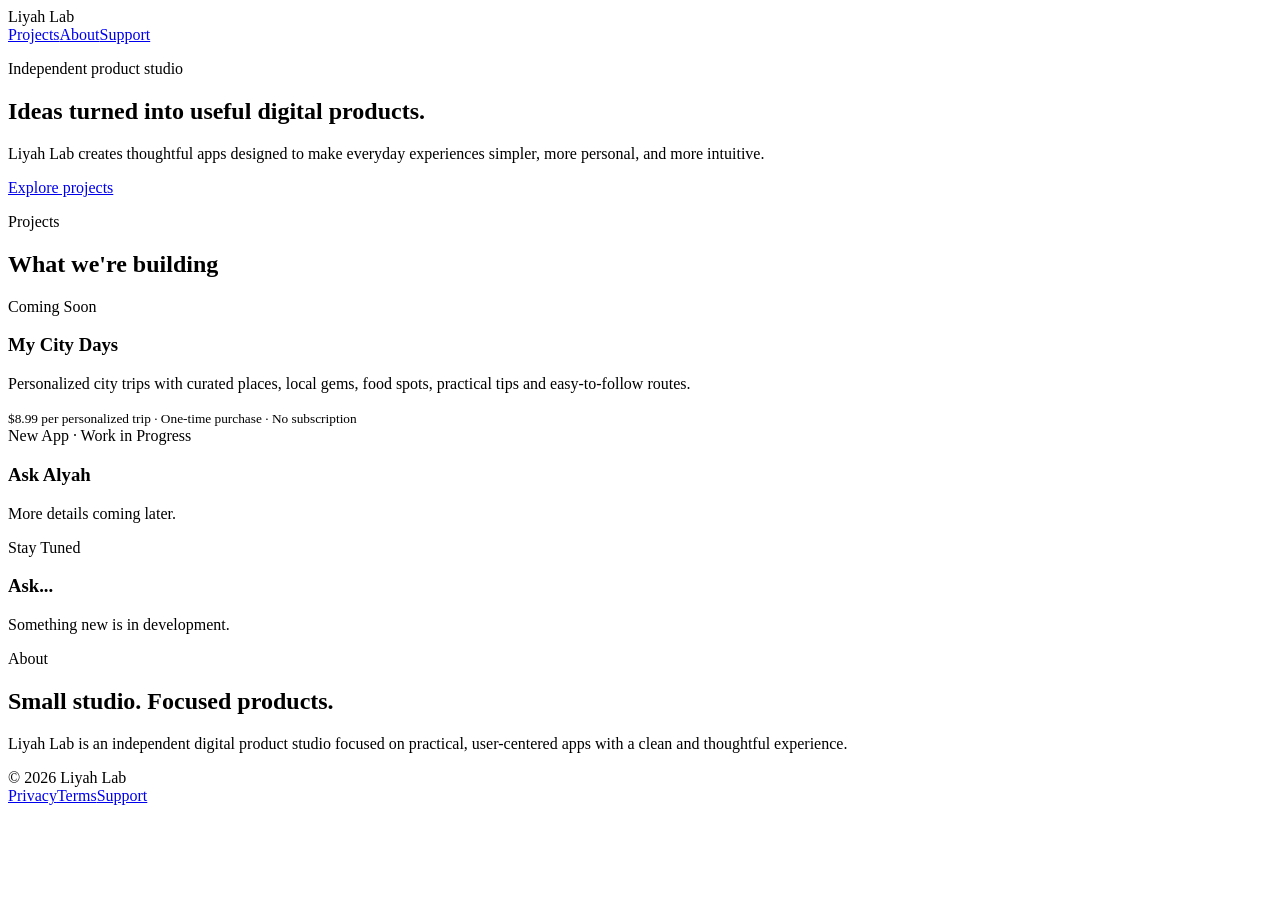
==== index.html @ 217a8c50 "Add files via upload" ====
<!doctype html>
<html lang="en">
<head>
<meta charset="utf-8"><meta name="viewport" content="width=device-width,initial-scale=1">
<title>Liyah Lab</title><link rel="stylesheet" href="styles.css">
</head>
<body>
<header><div class="wrap nav"><div class="brand">Liyah Lab</div><nav><a href="#projects">Projects</a><a href="#about">About</a><a href="support.html">Support</a></nav></div></header>
<main>
<section class="hero"><div class="wrap"><p class="eyebrow">Independent product studio</p><h1>Ideas turned into useful digital products.</h1><p class="lead">Liyah Lab creates thoughtful apps designed to make everyday experiences simpler, more personal, and more intuitive.</p><a class="btn" href="#projects">Explore projects</a></div></section>
<section id="projects" class="section"><div class="wrap"><p class="eyebrow">Projects</p><h2>What we're building</h2><div class="grid">
<article class="card"><span>Coming Soon</span><h3>My City Days</h3><p>Personalized city trips with curated places, local gems, food spots, practical tips and easy-to-follow routes.</p><small>$8.99 per personalized trip · One-time purchase · No subscription</small></article>
<article class="card"><span>New App · Work in Progress</span><h3>Ask Alyah</h3><p>More details coming later.</p></article>
<article class="card"><span>Stay Tuned</span><h3>Ask...</h3><p>Something new is in development.</p></article>
</div></div></section>
<section id="about" class="section light"><div class="wrap narrow"><p class="eyebrow">About</p><h2>Small studio. Focused products.</h2><p>Liyah Lab is an independent digital product studio focused on practical, user-centered apps with a clean and thoughtful experience.</p></div></section>
</main>
<footer><div class="wrap foot"><span>© 2026 Liyah Lab</span><div><a href="privacy.html">Privacy</a><a href="terms.html">Terms</a><a href="support.html">Support</a></div></div></footer>
</body></html>
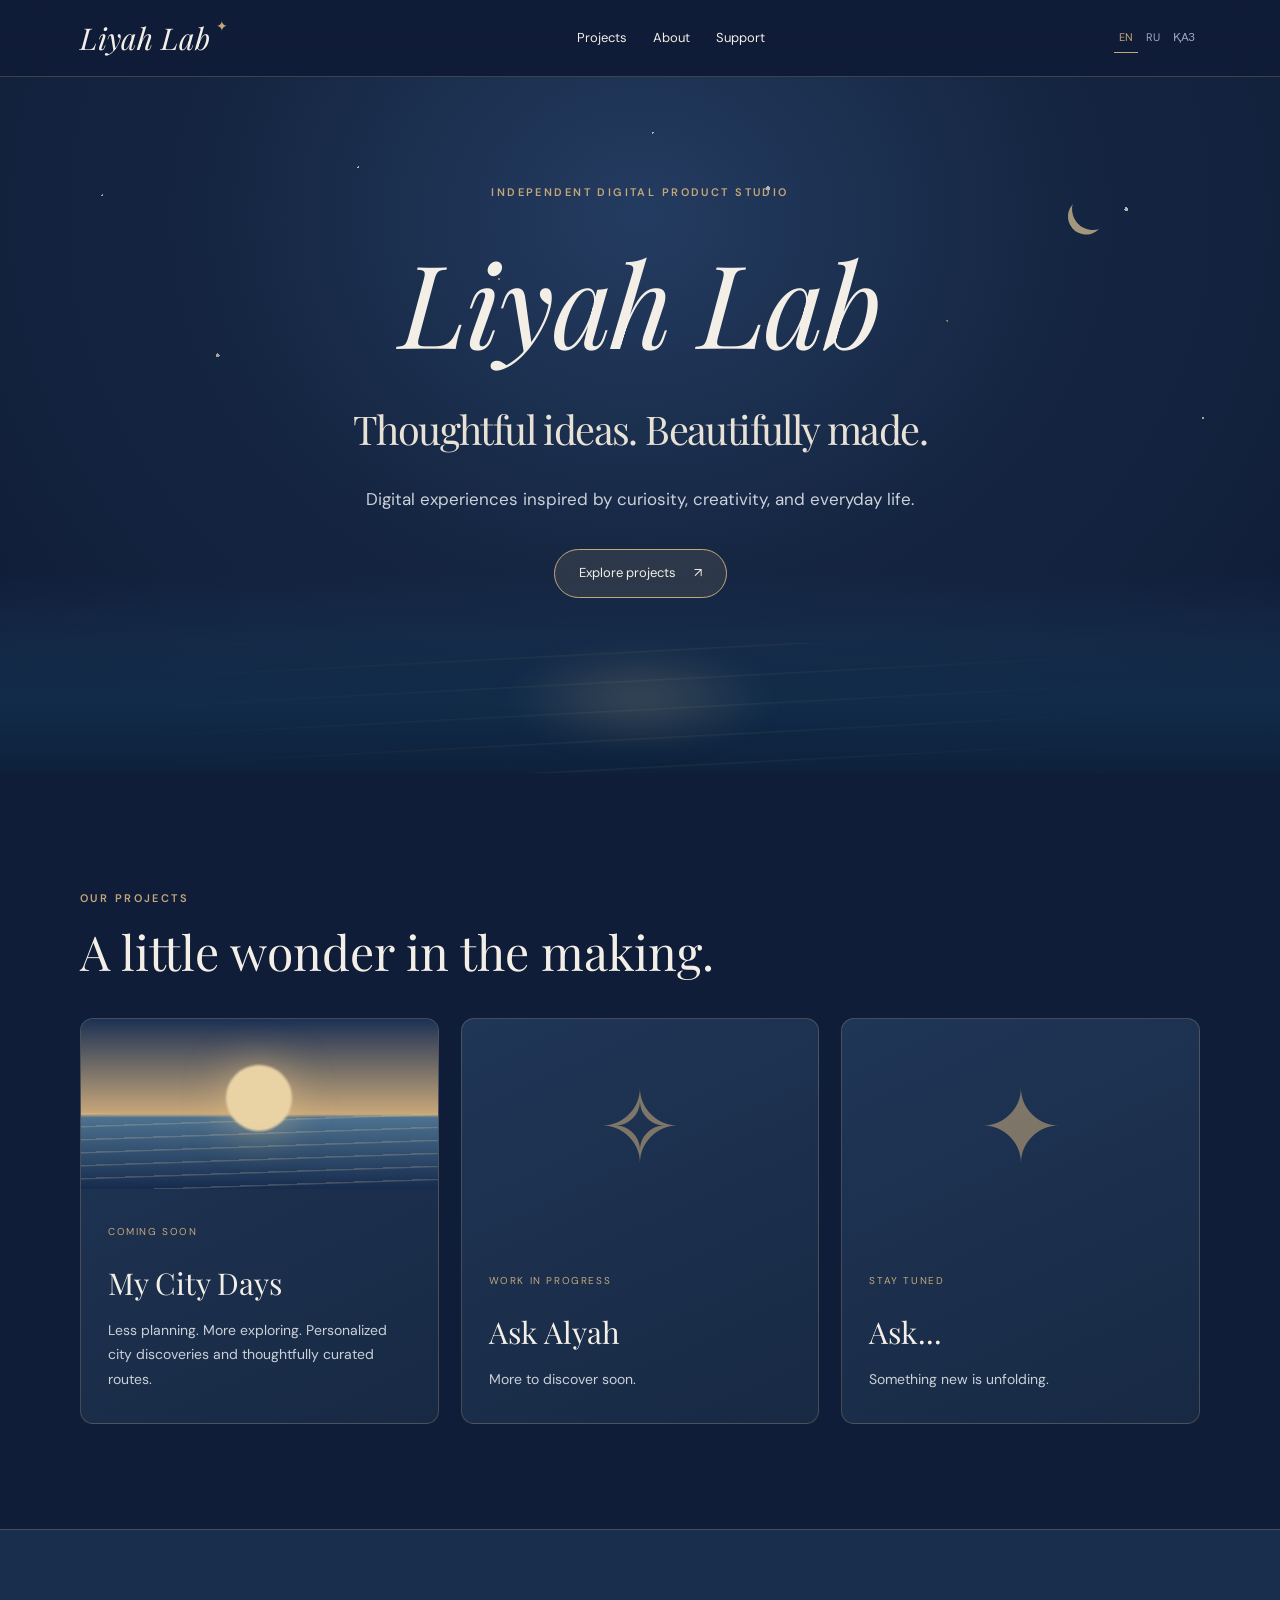
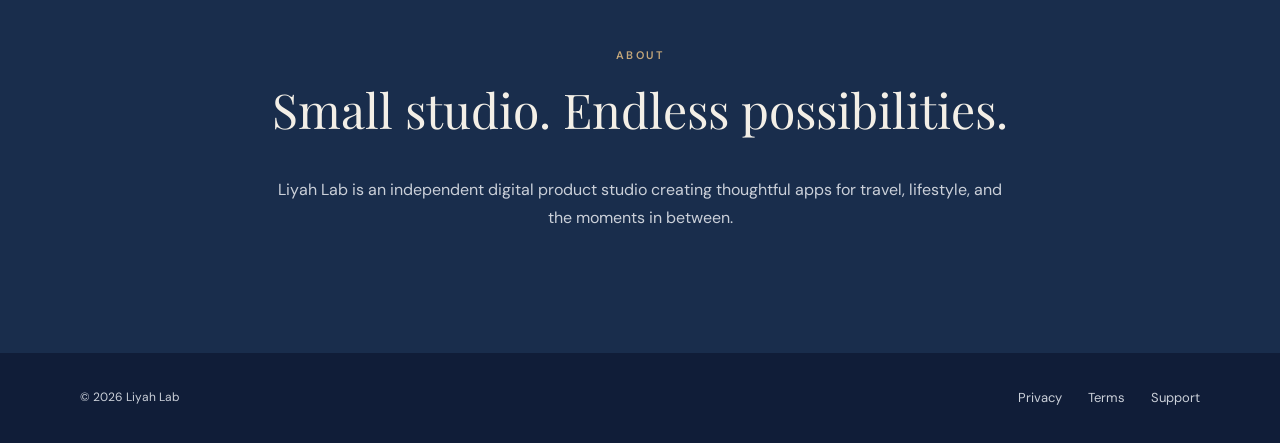
==== commit 48e08655: "Add files via upload" ====
--- a/index.html
+++ b/index.html
@@ -1,19 +1,6 @@
-<!doctype html>
-<html lang="en">
-<head>
-<meta charset="utf-8"><meta name="viewport" content="width=device-width,initial-scale=1">
-<title>Liyah Lab</title><link rel="stylesheet" href="styles.css">
-</head>
-<body>
-<header><div class="wrap nav"><div class="brand">Liyah Lab</div><nav><a href="#projects">Projects</a><a href="#about">About</a><a href="support.html">Support</a></nav></div></header>
-<main>
-<section class="hero"><div class="wrap"><p class="eyebrow">Independent product studio</p><h1>Ideas turned into useful digital products.</h1><p class="lead">Liyah Lab creates thoughtful apps designed to make everyday experiences simpler, more personal, and more intuitive.</p><a class="btn" href="#projects">Explore projects</a></div></section>
-<section id="projects" class="section"><div class="wrap"><p class="eyebrow">Projects</p><h2>What we're building</h2><div class="grid">
-<article class="card"><span>Coming Soon</span><h3>My City Days</h3><p>Personalized city trips with curated places, local gems, food spots, practical tips and easy-to-follow routes.</p><small>$8.99 per personalized trip · One-time purchase · No subscription</small></article>
-<article class="card"><span>New App · Work in Progress</span><h3>Ask Alyah</h3><p>More details coming later.</p></article>
-<article class="card"><span>Stay Tuned</span><h3>Ask...</h3><p>Something new is in development.</p></article>
-</div></div></section>
-<section id="about" class="section light"><div class="wrap narrow"><p class="eyebrow">About</p><h2>Small studio. Focused products.</h2><p>Liyah Lab is an independent digital product studio focused on practical, user-centered apps with a clean and thoughtful experience.</p></div></section>
-</main>
-<footer><div class="wrap foot"><span>© 2026 Liyah Lab</span><div><a href="privacy.html">Privacy</a><a href="terms.html">Terms</a><a href="support.html">Support</a></div></div></footer>
-</body></html>+<!doctype html><html lang="en"><head><meta charset="utf-8"><meta name="viewport" content="width=device-width,initial-scale=1"><meta name="theme-color" content="#101d38"><title>Liyah Lab — Independent Digital Product Studio</title><link rel="preconnect" href="https://fonts.googleapis.com"><link rel="preconnect" href="https://fonts.gstatic.com" crossorigin><link href="https://fonts.googleapis.com/css2?family=DM+Sans:wght@400;500;600;700&family=Playfair+Display:ital,wght@0,400;0,500;1,400;1,500&display=swap" rel="stylesheet"><link rel="stylesheet" href="styles.css"></head><body>
+<header><div class="wrap nav"><a class="brand" href="index.html">Liyah Lab<span class="spark">✦</span></a><nav><a href="#projects" data-i="navProjects">Projects</a><a href="#about" data-i="navAbout">About</a><a href="support.html" data-i="navSupport">Support</a></nav><div class="languages" aria-label="Language"><button class="active" data-lang="en">EN</button><button data-lang="ru">RU</button><button data-lang="kk">ҚАЗ</button></div></div></header>
+<main><section class="hero"><div class="stars" aria-hidden="true"></div><div class="moon" aria-hidden="true"></div><div class="wrap hero-content"><p class="eyebrow" data-i="studio">Independent digital product studio</p><h1><em>Liyah Lab</em><br><span data-i="hero">Thoughtful ideas. Beautifully made.</span></h1><p class="lead" data-i="intro">Digital experiences inspired by curiosity, creativity, and everyday life.</p><a class="btn" href="#projects" data-i="explore">Explore projects <span aria-hidden="true">↗</span></a></div><div class="ocean" aria-hidden="true"><div class="ocean-glow"></div></div></section>
+<section id="projects" class="section"><div class="wrap"><p class="eyebrow" data-i="projects">Our projects</p><h2 data-i="building">A little wonder in the making.</h2><div class="grid"><article class="card featured"><div class="card-art" aria-hidden="true"><div class="art-sun"></div><div class="art-horizon"></div></div><div class="card-body"><span data-i="soon">Coming soon</span><h3>My City Days</h3><p data-i="city">Less planning. More exploring. Personalized city discoveries and thoughtfully curated routes.</p></div></article><article class="card mystery"><div class="mystery-mark" aria-hidden="true">✧</div><div class="card-body"><span data-i="progress">Work in progress</span><h3>Ask Alyah</h3><p data-i="later">More to discover soon.</p></div></article><article class="card mystery"><div class="mystery-mark" aria-hidden="true">✦</div><div class="card-body"><span data-i="stay">Stay tuned</span><h3>Ask...</h3><p data-i="unfold">Something new is unfolding.</p></div></article></div></div></section>
+<section id="about" class="section about"><div class="wrap narrow"><p class="eyebrow" data-i="navAbout">About</p><h2 data-i="aboutTitle">Small studio. Endless possibilities.</h2><p data-i="aboutText">Liyah Lab is an independent digital product studio creating thoughtful apps for travel, lifestyle, and the moments in between.</p></div></section></main><footer><div class="wrap foot"><span>© 2026 Liyah Lab</span><div><a href="privacy.html" data-i="privacy">Privacy</a><a href="terms.html" data-i="terms">Terms</a><a href="support.html" data-i="navSupport">Support</a></div></div></footer>
+<script>const words={en:{navProjects:'Projects',navAbout:'About',navSupport:'Support',studio:'Independent digital product studio',hero:'Thoughtful ideas. Beautifully made.',intro:'Digital experiences inspired by curiosity, creativity, and everyday life.',explore:'Explore projects',projects:'Our projects',building:'A little wonder in the making.',soon:'Coming soon',city:'Less planning. More exploring. Personalized city discoveries and thoughtfully curated routes.',progress:'Work in progress',later:'More to discover soon.',stay:'Stay tuned',unfold:'Something new is unfolding.',aboutTitle:'Small studio. Endless possibilities.',aboutText:'Liyah Lab is an independent digital product studio creating thoughtful apps for travel, lifestyle, and the moments in between.',privacy:'Privacy',terms:'Terms'},ru:{navProjects:'Проекты',navAbout:'О нас',navSupport:'Поддержка',studio:'Независимая студия цифровых продуктов',hero:'Продуманные идеи. Красивое воплощение.',intro:'Цифровые продукты, вдохновлённые любопытством, творчеством и повседневной жизнью.',explore:'Наши проекты',projects:'Наши проекты',building:'Немного волшебства в процессе создания.',soon:'Скоро',city:'Меньше планирования. Больше открытий. Персональные городские маршруты и интересные места.',progress:'В разработке',later:'Скоро расскажем больше.',stay:'Следите за новостями',unfold:'Готовится кое-что новое.',aboutTitle:'Небольшая студия. Безграничные возможности.',aboutText:'Liyah Lab — независимая студия цифровых продуктов, создающая продуманные приложения для путешествий, повседневной жизни и новых впечатлений.',privacy:'Конфиденциальность',terms:'Условия'},kk:{navProjects:'Жобалар',navAbout:'Біз туралы',navSupport:'Қолдау',studio:'Тәуелсіз цифрлық өнімдер студиясы',hero:'Ойластырылған идеялар. Әсем іске асыру.',intro:'Ізденіс, шығармашылық және күнделікті өмірден шабыт алған цифрлық өнімдер.',explore:'Жобаларды көру',projects:'Біздің жобалар',building:'Жаңа дүниелер жасалып жатыр.',soon:'Жақында',city:'Аз жоспарлаңыз. Көбірек ашыңыз. Қаладағы қызықты орындар мен жеке саяхат бағыттары.',progress:'Әзірлену үстінде',later:'Толығырақ жақында.',stay:'Жаңалықтарды күтіңіз',unfold:'Жаңа жоба дайындалып жатыр.',aboutTitle:'Шағын студия. Шексіз мүмкіндіктер.',aboutText:'Liyah Lab — саяхатқа, өмір салтына және күнделікті әсерлерге арналған ойластырылған қосымшалар жасайтын тәуелсіз цифрлық өнімдер студиясы.',privacy:'Құпиялық',terms:'Шарттар'}};document.querySelectorAll('[data-lang]').forEach(b=>b.addEventListener('click',()=>{let l=b.dataset.lang;document.documentElement.lang=l;document.querySelectorAll('[data-i]').forEach(el=>{let t=words[l][el.dataset.i];if(t)el.textContent=t});document.querySelectorAll('[data-lang]').forEach(x=>x.classList.toggle('active',x===b))}));</script></body></html>
--- a/styles.css
+++ b/styles.css
@@ -0,0 +1 @@
+ :root{--navy:#101d38;--navy-light:#203657;--gold:#c5a77a;--ivory:#f3efe7;--muted:#cbd0d9;--line:rgba(197,167,122,.27)}*{box-sizing:border-box}html{scroll-behavior:smooth}body{margin:0;background:var(--navy);color:var(--ivory);font:16px/1.75 'DM Sans',Arial,sans-serif;-webkit-font-smoothing:antialiased}a{color:inherit;text-decoration:none}button{font:inherit}a:focus-visible,button:focus-visible{outline:2px solid var(--gold);outline-offset:4px}.wrap{width:min(1120px,calc(100% - 48px));margin:auto}.narrow{max-width:740px}header{position:sticky;top:0;z-index:20;background:rgba(16,29,56,.94);backdrop-filter:blur(18px);border-bottom:1px solid var(--line)}.nav,.foot{display:flex;align-items:center;justify-content:space-between;gap:22px;min-height:76px}.brand{font:italic 30px 'Playfair Display',Georgia,serif;white-space:nowrap}.spark{font:14px Georgia;color:var(--gold);vertical-align:top;margin-left:6px}.nav nav,.foot div{display:flex;gap:26px}.nav nav a,.foot a{font-size:13px}.nav nav a:hover,.foot a:hover{color:var(--gold)}.languages{display:flex;gap:3px;white-space:nowrap}.languages button{border:0;background:none;color:#9daac0;font-size:11px;padding:5px;cursor:pointer}.languages button.active{color:var(--gold);border-bottom:1px solid var(--gold)}.hero{position:relative;isolation:isolate;min-height:690px;overflow:hidden;background:radial-gradient(ellipse at 50% 20%,#243c61 0%,#152642 46%,#101d38 90%);display:flex;align-items:center;text-align:center}.hero-content{position:relative;z-index:4;padding:95px 0 175px}.eyebrow{color:var(--gold);text-transform:uppercase;letter-spacing:.22em;font-size:11px;font-weight:600}h1,h2,h3{font-family:'Playfair Display',Georgia,serif;font-weight:400}h1{font-size:clamp(36px,5vw,64px);line-height:1.3;margin:25px auto;max-width:950px;letter-spacing:-.025em}h1 em{font-size:clamp(68px,9vw,120px);font-weight:400;color:var(--ivory)}h1 span{font-size:.62em;color:#e8e1d5}.lead{font-size:17px;max-width:570px;margin:0 auto;color:var(--muted)}.btn{display:inline-flex;gap:18px;align-items:center;margin-top:34px;border:1px solid var(--gold);background:rgba(197,167,122,.13);color:var(--ivory);padding:12px 24px;border-radius:40px;font-size:13px;transition:background .2s}.btn:hover{background:rgba(197,167,122,.3)}.stars{position:absolute;inset:0;z-index:1;background-image:radial-gradient(1px 1px at 8% 17%,#e4d6ba 99%,transparent),radial-gradient(2px 2px at 17% 40%,#e4d6ba 99%,transparent),radial-gradient(1px 1px at 28% 13%,#f3efe7 99%,transparent),radial-gradient(1px 1px at 39% 29%,#c5a77a 99%,transparent),radial-gradient(2px 2px at 60% 16%,#f3efe7 99%,transparent),radial-gradient(1px 1px at 74% 35%,#c5a77a 99%,transparent),radial-gradient(2px 2px at 88% 19%,#f3efe7 99%,transparent),radial-gradient(1px 1px at 94% 49%,#e4d6ba 99%,transparent),radial-gradient(1px 1px at 51% 8%,#f3efe7 99%,transparent);opacity:.7}.moon{position:absolute;z-index:2;right:13%;top:16%;width:42px;height:42px;border-radius:50%;box-shadow:-9px 5px 0 -3px rgba(218,195,147,.72);transform:rotate(-18deg)}.ocean{position:absolute;z-index:2;bottom:0;left:0;right:0;height:200px;background:linear-gradient(180deg,transparent 0%,rgba(21,47,78,.6) 32%,#112b49 65%,#0d213b 100%)}.ocean:after{content:'';position:absolute;inset:35% 0 0;background:repeating-linear-gradient(177deg,transparent 0 12px,rgba(197,167,122,.11) 13px,transparent 15px,transparent 29px);mask-image:linear-gradient(90deg,transparent 10%,black 46%,black 56%,transparent 90%);opacity:.75}.ocean-glow{position:absolute;top:35%;left:39%;width:22%;height:55%;background:radial-gradient(ellipse,rgba(213,188,140,.2),transparent 68%);filter:blur(12px)}.section{padding:105px 0}.section h2{font-size:clamp(32px,4vw,48px);line-height:1.3;margin:12px 0 36px}.grid{display:grid;grid-template-columns:repeat(3,minmax(0,1fr));gap:22px}.card{border:1px solid var(--line);background:linear-gradient(155deg,#203657,#172943);border-radius:13px;overflow:hidden;min-height:370px;display:flex;flex-direction:column}.card-body{padding:27px 27px 32px}.card span{font-size:10px;letter-spacing:.16em;text-transform:uppercase;color:var(--gold)}.card h3{font-size:30px;margin:13px 0 8px}.card p{color:var(--muted);font-size:14px;margin:0}.card-art{height:170px;position:relative;overflow:hidden;background:linear-gradient(180deg,#1c3154 0%,#c9a87a 56%,#4d7290 58%,#162b4d 100%)}.art-sun{position:absolute;width:66px;height:66px;left:calc(50% - 33px);top:46px;background:#e9d3a5;border-radius:50%;filter:blur(1px);box-shadow:0 0 40px rgba(238,201,138,.5)}.art-horizon{position:absolute;bottom:0;width:100%;height:45%;background:repeating-linear-gradient(178deg,rgba(244,214,160,.2) 0 1px,transparent 2px 13px)}.mystery{justify-content:space-between}.mystery-mark{color:rgba(197,167,122,.58);font:100px Georgia,serif;text-align:center;padding-top:30px;line-height:1.6}.about{border-top:1px solid var(--line);background:#192d4c;text-align:center}.about p:not(.eyebrow){color:var(--muted)}.foot{padding:25px 0;min-height:90px;color:var(--muted);font-size:12px}.legal{min-height:70vh;padding:80px 0}.legal p{max-width:780px}.notice{padding:20px 24px;border:1px solid var(--line);border-radius:8px;background:var(--navy-light);color:var(--muted)}@media(max-width:850px){.nav{flex-wrap:wrap;justify-content:center;padding:13px 0;gap:8px 20px}.nav nav{gap:16px}.grid{grid-template-columns:1fr}.card{min-height:260px}.hero{min-height:630px}.hero-content{padding:85px 0 160px}.section{padding:70px 0}}@media(max-width:480px){.wrap{width:calc(100% - 34px)}.brand{font-size:26px}.nav nav a{font-size:11px}.languages button{font-size:10px}h1 em{font-size:68px}.hero{min-height:650px}.hero-content{padding:70px 0 140px}.lead{font-size:15px}.foot{flex-direction:column;justify-content:center;gap:6px}.foot div{gap:18px}}
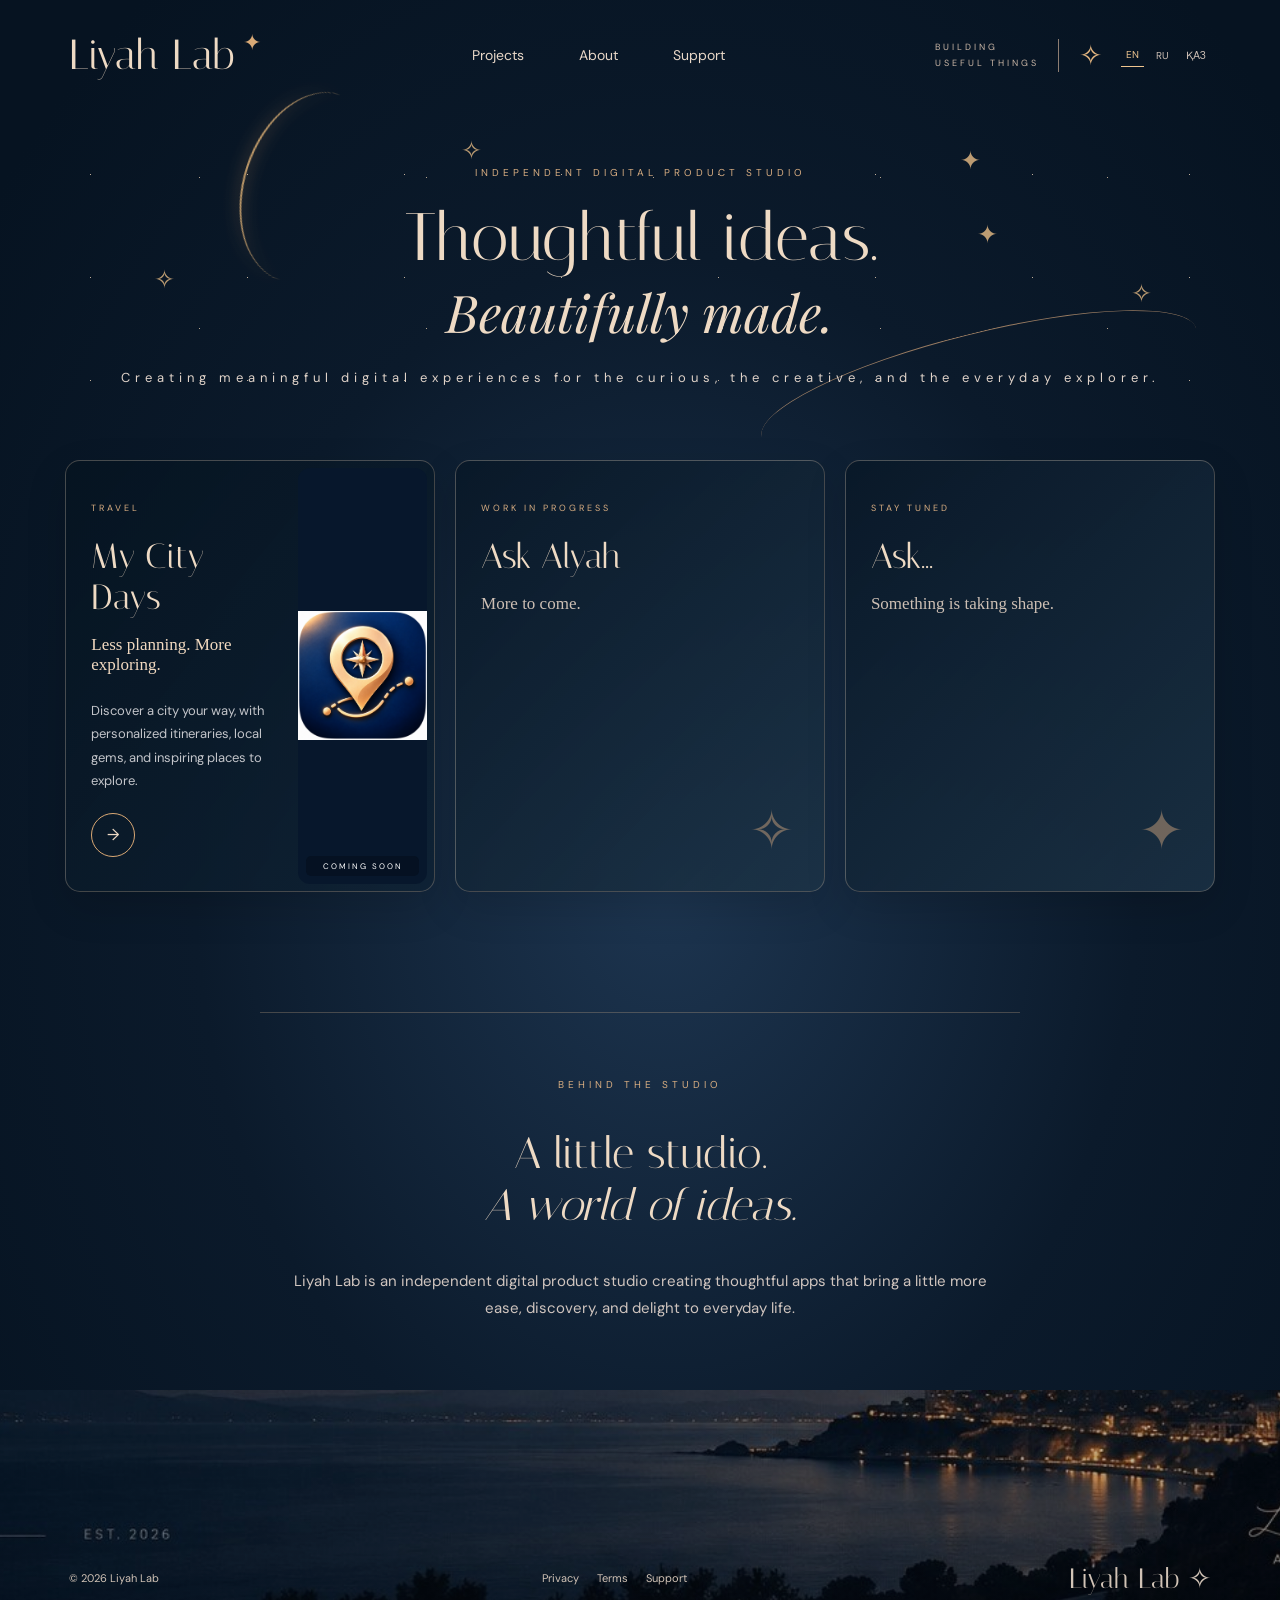
==== commit a15a8e33: "Add files via upload" ====
--- a/index.html
+++ b/index.html
@@ -1,6 +1 @@
-<!doctype html><html lang="en"><head><meta charset="utf-8"><meta name="viewport" content="width=device-width,initial-scale=1"><meta name="theme-color" content="#101d38"><title>Liyah Lab — Independent Digital Product Studio</title><link rel="preconnect" href="https://fonts.googleapis.com"><link rel="preconnect" href="https://fonts.gstatic.com" crossorigin><link href="https://fonts.googleapis.com/css2?family=DM+Sans:wght@400;500;600;700&family=Playfair+Display:ital,wght@0,400;0,500;1,400;1,500&display=swap" rel="stylesheet"><link rel="stylesheet" href="styles.css"></head><body>
-<header><div class="wrap nav"><a class="brand" href="index.html">Liyah Lab<span class="spark">✦</span></a><nav><a href="#projects" data-i="navProjects">Projects</a><a href="#about" data-i="navAbout">About</a><a href="support.html" data-i="navSupport">Support</a></nav><div class="languages" aria-label="Language"><button class="active" data-lang="en">EN</button><button data-lang="ru">RU</button><button data-lang="kk">ҚАЗ</button></div></div></header>
-<main><section class="hero"><div class="stars" aria-hidden="true"></div><div class="moon" aria-hidden="true"></div><div class="wrap hero-content"><p class="eyebrow" data-i="studio">Independent digital product studio</p><h1><em>Liyah Lab</em><br><span data-i="hero">Thoughtful ideas. Beautifully made.</span></h1><p class="lead" data-i="intro">Digital experiences inspired by curiosity, creativity, and everyday life.</p><a class="btn" href="#projects" data-i="explore">Explore projects <span aria-hidden="true">↗</span></a></div><div class="ocean" aria-hidden="true"><div class="ocean-glow"></div></div></section>
-<section id="projects" class="section"><div class="wrap"><p class="eyebrow" data-i="projects">Our projects</p><h2 data-i="building">A little wonder in the making.</h2><div class="grid"><article class="card featured"><div class="card-art" aria-hidden="true"><div class="art-sun"></div><div class="art-horizon"></div></div><div class="card-body"><span data-i="soon">Coming soon</span><h3>My City Days</h3><p data-i="city">Less planning. More exploring. Personalized city discoveries and thoughtfully curated routes.</p></div></article><article class="card mystery"><div class="mystery-mark" aria-hidden="true">✧</div><div class="card-body"><span data-i="progress">Work in progress</span><h3>Ask Alyah</h3><p data-i="later">More to discover soon.</p></div></article><article class="card mystery"><div class="mystery-mark" aria-hidden="true">✦</div><div class="card-body"><span data-i="stay">Stay tuned</span><h3>Ask...</h3><p data-i="unfold">Something new is unfolding.</p></div></article></div></div></section>
-<section id="about" class="section about"><div class="wrap narrow"><p class="eyebrow" data-i="navAbout">About</p><h2 data-i="aboutTitle">Small studio. Endless possibilities.</h2><p data-i="aboutText">Liyah Lab is an independent digital product studio creating thoughtful apps for travel, lifestyle, and the moments in between.</p></div></section></main><footer><div class="wrap foot"><span>© 2026 Liyah Lab</span><div><a href="privacy.html" data-i="privacy">Privacy</a><a href="terms.html" data-i="terms">Terms</a><a href="support.html" data-i="navSupport">Support</a></div></div></footer>
-<script>const words={en:{navProjects:'Projects',navAbout:'About',navSupport:'Support',studio:'Independent digital product studio',hero:'Thoughtful ideas. Beautifully made.',intro:'Digital experiences inspired by curiosity, creativity, and everyday life.',explore:'Explore projects',projects:'Our projects',building:'A little wonder in the making.',soon:'Coming soon',city:'Less planning. More exploring. Personalized city discoveries and thoughtfully curated routes.',progress:'Work in progress',later:'More to discover soon.',stay:'Stay tuned',unfold:'Something new is unfolding.',aboutTitle:'Small studio. Endless possibilities.',aboutText:'Liyah Lab is an independent digital product studio creating thoughtful apps for travel, lifestyle, and the moments in between.',privacy:'Privacy',terms:'Terms'},ru:{navProjects:'Проекты',navAbout:'О нас',navSupport:'Поддержка',studio:'Независимая студия цифровых продуктов',hero:'Продуманные идеи. Красивое воплощение.',intro:'Цифровые продукты, вдохновлённые любопытством, творчеством и повседневной жизнью.',explore:'Наши проекты',projects:'Наши проекты',building:'Немного волшебства в процессе создания.',soon:'Скоро',city:'Меньше планирования. Больше открытий. Персональные городские маршруты и интересные места.',progress:'В разработке',later:'Скоро расскажем больше.',stay:'Следите за новостями',unfold:'Готовится кое-что новое.',aboutTitle:'Небольшая студия. Безграничные возможности.',aboutText:'Liyah Lab — независимая студия цифровых продуктов, создающая продуманные приложения для путешествий, повседневной жизни и новых впечатлений.',privacy:'Конфиденциальность',terms:'Условия'},kk:{navProjects:'Жобалар',navAbout:'Біз туралы',navSupport:'Қолдау',studio:'Тәуелсіз цифрлық өнімдер студиясы',hero:'Ойластырылған идеялар. Әсем іске асыру.',intro:'Ізденіс, шығармашылық және күнделікті өмірден шабыт алған цифрлық өнімдер.',explore:'Жобаларды көру',projects:'Біздің жобалар',building:'Жаңа дүниелер жасалып жатыр.',soon:'Жақында',city:'Аз жоспарлаңыз. Көбірек ашыңыз. Қаладағы қызықты орындар мен жеке саяхат бағыттары.',progress:'Әзірлену үстінде',later:'Толығырақ жақында.',stay:'Жаңалықтарды күтіңіз',unfold:'Жаңа жоба дайындалып жатыр.',aboutTitle:'Шағын студия. Шексіз мүмкіндіктер.',aboutText:'Liyah Lab — саяхатқа, өмір салтына және күнделікті әсерлерге арналған ойластырылған қосымшалар жасайтын тәуелсіз цифрлық өнімдер студиясы.',privacy:'Құпиялық',terms:'Шарттар'}};document.querySelectorAll('[data-lang]').forEach(b=>b.addEventListener('click',()=>{let l=b.dataset.lang;document.documentElement.lang=l;document.querySelectorAll('[data-i]').forEach(el=>{let t=words[l][el.dataset.i];if(t)el.textContent=t});document.querySelectorAll('[data-lang]').forEach(x=>x.classList.toggle('active',x===b))}));</script></body></html>+<!doctype html><html lang="en"><head><meta charset="utf-8"><meta name="viewport" content="width=device-width,initial-scale=1"><meta name="theme-color" content="#091727"><meta name="description" content="Liyah Lab — independent digital product studio."><title>Liyah Lab — Digital Product Studio</title><link rel="preconnect" href="https://fonts.googleapis.com"><link rel="preconnect" href="https://fonts.gstatic.com" crossorigin><link href="https://fonts.googleapis.com/css2?family=DM+Sans:wght@400;500;600&family=Italiana&family=Playfair+Display:ital,wght@0,400;1,400&display=swap" rel="stylesheet"><link rel="stylesheet" href="styles.css"><script src="language.js" defer></script></head><body><div class="stage"><header class="site-header"><a href="index.html" class="brand">Liyah Lab<span>✦</span></a><nav><a href="#projects" data-i18n="navProjects">Projects</a><a href="#about" data-i18n="navAbout">About</a><a href="support.html" data-i18n="navSupport">Support</a></nav><div class="header-right"><small>BUILDING<br>USEFUL THINGS</small><i>✧</i><div class="languages"><button data-lang="en" type="button">EN</button><button data-lang="ru" type="button">RU</button><button data-lang="kk" type="button">ҚАЗ</button></div></div></header><main><section class="hero"><div class="sky" aria-hidden="true"><span class="moon"></span><span class="star s1">✧</span><span class="star s2">✦</span><span class="star s3">✧</span><span class="star s4">✦</span><span class="star s5">✧</span><span class="trail"></span></div><div class="hero-copy"><p class="eyebrow" data-i18n="eyebrow">Independent digital product studio</p><h1 data-i18n="heroTitle">Thoughtful ideas.<br><em>Beautifully made.</em></h1><p class="hero-lead" data-i18n="heroLead">Creating meaningful digital experiences for the curious, the creative, and the everyday explorer.</p></div></section><section class="projects" id="projects"><div class="project-grid"><article class="project-card"><div class="project-text"><span class="eyebrow">TRAVEL</span><h2>My City Days</h2><p class="tagline">Less planning. More exploring.</p><p class="desc" data-i18n="myCityDescription">Discover a city your way, with personalized itineraries, local gems, and inspiring places to explore.</p><a class="circle-link" href="#about" aria-label="About My City Days">→</a></div><div class="visual city-visual"><img class="city-app-logo" src="my-city-days-logo.jpg" alt="My City Days official app logo"><span class="visual-caption" data-i18n="comingSoon">Coming soon</span></div></article><article class="project-card secret"><div class="project-text"><span class="eyebrow" data-i18n="workInProgress">Work in progress</span><h2>Ask Alyah</h2><p class="tagline" data-i18n="detailsSoon">More to come.</p><span class="card-spark">✧</span></div></article><article class="project-card secret"><div class="project-text"><span class="eyebrow" data-i18n="stayTuned">Stay tuned</span><h2>Ask...</h2><p class="tagline" data-i18n="somethingComing">Something is taking shape.</p><span class="card-spark">✦</span></div></article></div></section><section id="about" class="about"><p class="eyebrow" data-i18n="aboutEyebrow">Behind the studio</p><h2 data-i18n="aboutTitle">A little studio.<br><em>A world of ideas.</em></h2><p data-i18n="aboutCopy">Liyah Lab is an independent digital product studio creating thoughtful apps that bring a little more ease, discovery, and delight to everyday life.</p></section></main><footer><span>© 2026 Liyah Lab</span><div><a href="privacy.html" data-i18n="privacy">Privacy</a><a href="terms.html" data-i18n="terms">Terms</a><a href="support.html" data-i18n="navSupport">Support</a></div><strong>Liyah Lab ✧</strong></footer></div></body></html>
--- a/styles.css
+++ b/styles.css
@@ -1 +1,2 @@
- :root{--navy:#101d38;--navy-light:#203657;--gold:#c5a77a;--ivory:#f3efe7;--muted:#cbd0d9;--line:rgba(197,167,122,.27)}*{box-sizing:border-box}html{scroll-behavior:smooth}body{margin:0;background:var(--navy);color:var(--ivory);font:16px/1.75 'DM Sans',Arial,sans-serif;-webkit-font-smoothing:antialiased}a{color:inherit;text-decoration:none}button{font:inherit}a:focus-visible,button:focus-visible{outline:2px solid var(--gold);outline-offset:4px}.wrap{width:min(1120px,calc(100% - 48px));margin:auto}.narrow{max-width:740px}header{position:sticky;top:0;z-index:20;background:rgba(16,29,56,.94);backdrop-filter:blur(18px);border-bottom:1px solid var(--line)}.nav,.foot{display:flex;align-items:center;justify-content:space-between;gap:22px;min-height:76px}.brand{font:italic 30px 'Playfair Display',Georgia,serif;white-space:nowrap}.spark{font:14px Georgia;color:var(--gold);vertical-align:top;margin-left:6px}.nav nav,.foot div{display:flex;gap:26px}.nav nav a,.foot a{font-size:13px}.nav nav a:hover,.foot a:hover{color:var(--gold)}.languages{display:flex;gap:3px;white-space:nowrap}.languages button{border:0;background:none;color:#9daac0;font-size:11px;padding:5px;cursor:pointer}.languages button.active{color:var(--gold);border-bottom:1px solid var(--gold)}.hero{position:relative;isolation:isolate;min-height:690px;overflow:hidden;background:radial-gradient(ellipse at 50% 20%,#243c61 0%,#152642 46%,#101d38 90%);display:flex;align-items:center;text-align:center}.hero-content{position:relative;z-index:4;padding:95px 0 175px}.eyebrow{color:var(--gold);text-transform:uppercase;letter-spacing:.22em;font-size:11px;font-weight:600}h1,h2,h3{font-family:'Playfair Display',Georgia,serif;font-weight:400}h1{font-size:clamp(36px,5vw,64px);line-height:1.3;margin:25px auto;max-width:950px;letter-spacing:-.025em}h1 em{font-size:clamp(68px,9vw,120px);font-weight:400;color:var(--ivory)}h1 span{font-size:.62em;color:#e8e1d5}.lead{font-size:17px;max-width:570px;margin:0 auto;color:var(--muted)}.btn{display:inline-flex;gap:18px;align-items:center;margin-top:34px;border:1px solid var(--gold);background:rgba(197,167,122,.13);color:var(--ivory);padding:12px 24px;border-radius:40px;font-size:13px;transition:background .2s}.btn:hover{background:rgba(197,167,122,.3)}.stars{position:absolute;inset:0;z-index:1;background-image:radial-gradient(1px 1px at 8% 17%,#e4d6ba 99%,transparent),radial-gradient(2px 2px at 17% 40%,#e4d6ba 99%,transparent),radial-gradient(1px 1px at 28% 13%,#f3efe7 99%,transparent),radial-gradient(1px 1px at 39% 29%,#c5a77a 99%,transparent),radial-gradient(2px 2px at 60% 16%,#f3efe7 99%,transparent),radial-gradient(1px 1px at 74% 35%,#c5a77a 99%,transparent),radial-gradient(2px 2px at 88% 19%,#f3efe7 99%,transparent),radial-gradient(1px 1px at 94% 49%,#e4d6ba 99%,transparent),radial-gradient(1px 1px at 51% 8%,#f3efe7 99%,transparent);opacity:.7}.moon{position:absolute;z-index:2;right:13%;top:16%;width:42px;height:42px;border-radius:50%;box-shadow:-9px 5px 0 -3px rgba(218,195,147,.72);transform:rotate(-18deg)}.ocean{position:absolute;z-index:2;bottom:0;left:0;right:0;height:200px;background:linear-gradient(180deg,transparent 0%,rgba(21,47,78,.6) 32%,#112b49 65%,#0d213b 100%)}.ocean:after{content:'';position:absolute;inset:35% 0 0;background:repeating-linear-gradient(177deg,transparent 0 12px,rgba(197,167,122,.11) 13px,transparent 15px,transparent 29px);mask-image:linear-gradient(90deg,transparent 10%,black 46%,black 56%,transparent 90%);opacity:.75}.ocean-glow{position:absolute;top:35%;left:39%;width:22%;height:55%;background:radial-gradient(ellipse,rgba(213,188,140,.2),transparent 68%);filter:blur(12px)}.section{padding:105px 0}.section h2{font-size:clamp(32px,4vw,48px);line-height:1.3;margin:12px 0 36px}.grid{display:grid;grid-template-columns:repeat(3,minmax(0,1fr));gap:22px}.card{border:1px solid var(--line);background:linear-gradient(155deg,#203657,#172943);border-radius:13px;overflow:hidden;min-height:370px;display:flex;flex-direction:column}.card-body{padding:27px 27px 32px}.card span{font-size:10px;letter-spacing:.16em;text-transform:uppercase;color:var(--gold)}.card h3{font-size:30px;margin:13px 0 8px}.card p{color:var(--muted);font-size:14px;margin:0}.card-art{height:170px;position:relative;overflow:hidden;background:linear-gradient(180deg,#1c3154 0%,#c9a87a 56%,#4d7290 58%,#162b4d 100%)}.art-sun{position:absolute;width:66px;height:66px;left:calc(50% - 33px);top:46px;background:#e9d3a5;border-radius:50%;filter:blur(1px);box-shadow:0 0 40px rgba(238,201,138,.5)}.art-horizon{position:absolute;bottom:0;width:100%;height:45%;background:repeating-linear-gradient(178deg,rgba(244,214,160,.2) 0 1px,transparent 2px 13px)}.mystery{justify-content:space-between}.mystery-mark{color:rgba(197,167,122,.58);font:100px Georgia,serif;text-align:center;padding-top:30px;line-height:1.6}.about{border-top:1px solid var(--line);background:#192d4c;text-align:center}.about p:not(.eyebrow){color:var(--muted)}.foot{padding:25px 0;min-height:90px;color:var(--muted);font-size:12px}.legal{min-height:70vh;padding:80px 0}.legal p{max-width:780px}.notice{padding:20px 24px;border:1px solid var(--line);border-radius:8px;background:var(--navy-light);color:var(--muted)}@media(max-width:850px){.nav{flex-wrap:wrap;justify-content:center;padding:13px 0;gap:8px 20px}.nav nav{gap:16px}.grid{grid-template-columns:1fr}.card{min-height:260px}.hero{min-height:630px}.hero-content{padding:85px 0 160px}.section{padding:70px 0}}@media(max-width:480px){.wrap{width:calc(100% - 34px)}.brand{font-size:26px}.nav nav a{font-size:11px}.languages button{font-size:10px}h1 em{font-size:68px}.hero{min-height:650px}.hero-content{padding:70px 0 140px}.lead{font-size:15px}.foot{flex-direction:column;justify-content:center;gap:6px}.foot div{gap:18px}}+*{box-sizing:border-box}html{scroll-behavior:smooth}body{margin:0;background:#071422;color:#eedac4;font-family:"DM Sans",sans-serif}a{color:inherit;text-decoration:none}button{font:inherit}.stage{min-height:100vh;background:radial-gradient(ellipse at 52% 54%,#1d3550 0%,#0b1a2b 50%,#061321 90%);position:relative;overflow:hidden}.stage:after{content:"";position:absolute;left:0;right:0;bottom:0;height:240px;background:linear-gradient(0deg,rgba(5,15,26,.25),rgba(5,15,26,.06)),url('ocean.jpg') center bottom/cover no-repeat;pointer-events:none;opacity:.85}.site-header,main,footer{position:relative;z-index:2}.site-header{max-width:1480px;margin:auto;padding:30px 5.4% 10px;display:flex;justify-content:space-between;align-items:center;gap:20px}.brand{font:42px 'Italiana',Georgia,serif;white-space:nowrap}.brand span{color:#d9aa77;font:22px Georgia,serif;vertical-align:top;padding-left:8px}.site-header nav{display:flex;gap:55px}.site-header nav a{font-size:14px;color:#e9d8c8}.header-right{display:flex;align-items:center;gap:19px}.header-right small{font-size:9px;letter-spacing:3px;line-height:1.8;color:#cbb7a7}.header-right i{font:28px Georgia;color:#e5b781;border-left:1px solid #8d7d72;padding-left:20px}.languages{display:flex;gap:7px}.languages button{background:transparent;border:0;color:#cdbfb5;cursor:pointer;font-size:10px;padding:5px}.languages button[aria-pressed=true]{color:#efc58f;border-bottom:1px solid #efc58f}.hero{position:relative;min-height:350px;display:grid;place-items:center;text-align:center;padding:60px 24px 35px}.hero-copy{position:relative;z-index:2}.eyebrow{font-size:10px;letter-spacing:4px;text-transform:uppercase;color:#d8ad81}.hero h1{font:clamp(43px,5.2vw,75px)/1.1 'Italiana',Georgia,serif;margin:22px auto 22px;max-width:950px}.hero h1 em{font-family:'Playfair Display',Georgia,serif;font-size:.78em;font-weight:400}.hero-lead{font-size:13px;letter-spacing:5px;color:#e0d3c9}.sky{position:absolute;inset:0;pointer-events:none;background-image:radial-gradient(#eed5b9 0.7px,transparent 1px),radial-gradient(#dfc6a9 0.6px,transparent 1px);background-size:157px 103px,227px 151px;background-position:12px 33px,86px 12px;opacity:.8}.moon{position:absolute;left:19%;top:0;width:135px;height:195px;border-left:2px solid #e7b779;border-radius:50%;transform:rotate(18deg);filter:drop-shadow(0 0 8px #e9a76b)}.star{position:absolute;color:#e9bd85;font:25px Georgia}.s1{left:12%;top:50%}.s2{left:75%;top:16%}.s3{right:10%;top:54%}.s4{right:22%;top:37%}.s5{left:36%;top:13%}.trail{position:absolute;right:6%;bottom:2%;width:35%;height:100px;border-top:1px solid #bb936f;border-radius:50%;transform:rotate(-14deg)}.projects{max-width:1480px;margin:auto;padding:20px 5.1% 100px}.project-grid{display:grid;grid-template-columns:repeat(3,minmax(0,1fr));gap:20px}.project-card{min-height:325px;border:1px solid rgba(231,202,175,.27);border-radius:15px;background:linear-gradient(130deg,rgba(6,20,33,.94),rgba(15,34,52,.8));display:flex;overflow:hidden;box-shadow:0 15px 40px rgba(0,0,0,.14)}.project-text{padding:34px 25px;flex:1;min-width:0;position:relative}.project-card .eyebrow{letter-spacing:3px;font-size:9px}.project-card h2{font:clamp(27px,2.7vw,42px) 'Italiana',Georgia,serif;margin:20px 0 9px}.tagline{font:17px Georgia,serif;color:#f2dac1}.desc{font-size:13px;line-height:1.8;color:#c3c5ca;margin-top:24px}.circle-link{display:grid;place-items:center;border:1px solid #d9a874;border-radius:50%;width:44px;height:44px;margin-top:20px}.visual{width:35%;margin:7px 7px 7px 0;border-radius:12px;display:flex;flex-direction:column;align-items:center;justify-content:center;background:radial-gradient(circle at 50% 24%,#c99b6d,#365b77 40%,#091b30 84%);text-align:center}.city-monogram{font:32px/1.08 'Italiana',Georgia,serif;color:#f8e3c9;text-shadow:0 2px 12px #071422}.city-monogram span{font-size:20px;letter-spacing:3px}.visual-caption{font-size:8px;text-transform:uppercase;letter-spacing:2px;margin-top:28px}.secret{background:linear-gradient(135deg,rgba(9,24,40,.94),rgba(29,52,71,.8))}.secret .tagline{color:#cdbfb4}.card-spark{position:absolute;bottom:25px;right:30px;font-size:54px;color:#c8a07b;opacity:.5}.about{max-width:760px;margin:20px auto 150px;text-align:center;padding:55px 25px;border-top:1px solid rgba(215,178,140,.28)}.about h2{font:44px 'Italiana',Georgia,serif}.about p:last-child{font-size:15px;line-height:1.8;color:#d0c5bf}footer{max-width:1480px;margin:auto;padding:20px 5.4% 35px;display:flex;justify-content:space-between;align-items:center;gap:20px;color:#d1c3b6;font-size:11px}footer div{display:flex;gap:18px}footer strong{font:28px 'Italiana',Georgia,serif;font-weight:400}a:hover{color:#f4c68d}a:focus-visible,button:focus-visible{outline:2px solid #edbd83;outline-offset:3px}@media(max-width:950px){.site-header nav{gap:18px}.header-right small,.header-right i{display:none}.project-grid{grid-template-columns:1fr}.project-card{min-height:230px}.visual{width:32%}.projects{padding-bottom:40px}.about{margin-bottom:100px}}@media(max-width:620px){.site-header{padding:24px 6%;flex-wrap:wrap}.brand{font-size:35px}.site-header nav{order:3;width:100%;justify-content:center;padding-top:15px}.hero{min-height:320px;padding:55px 20px}.hero h1{font-size:45px}.hero-lead{font-size:11px;letter-spacing:2px;line-height:1.8}.moon{left:7%;width:80px;height:135px}.project-card h2{font-size:34px}.visual{width:34%}.project-text{padding:26px 19px}.about h2{font-size:36px}footer{flex-wrap:wrap}footer strong{display:none}}
+.city-visual{background:#07172c;overflow:hidden;position:relative}.city-app-logo{width:100%;height:100%;object-fit:contain;border-radius:12px}.city-visual .visual-caption{position:absolute;bottom:8px;left:8px;right:8px;margin:0;padding:5px 3px;background:rgba(5,16,31,.78);border-radius:5px;color:#fff}
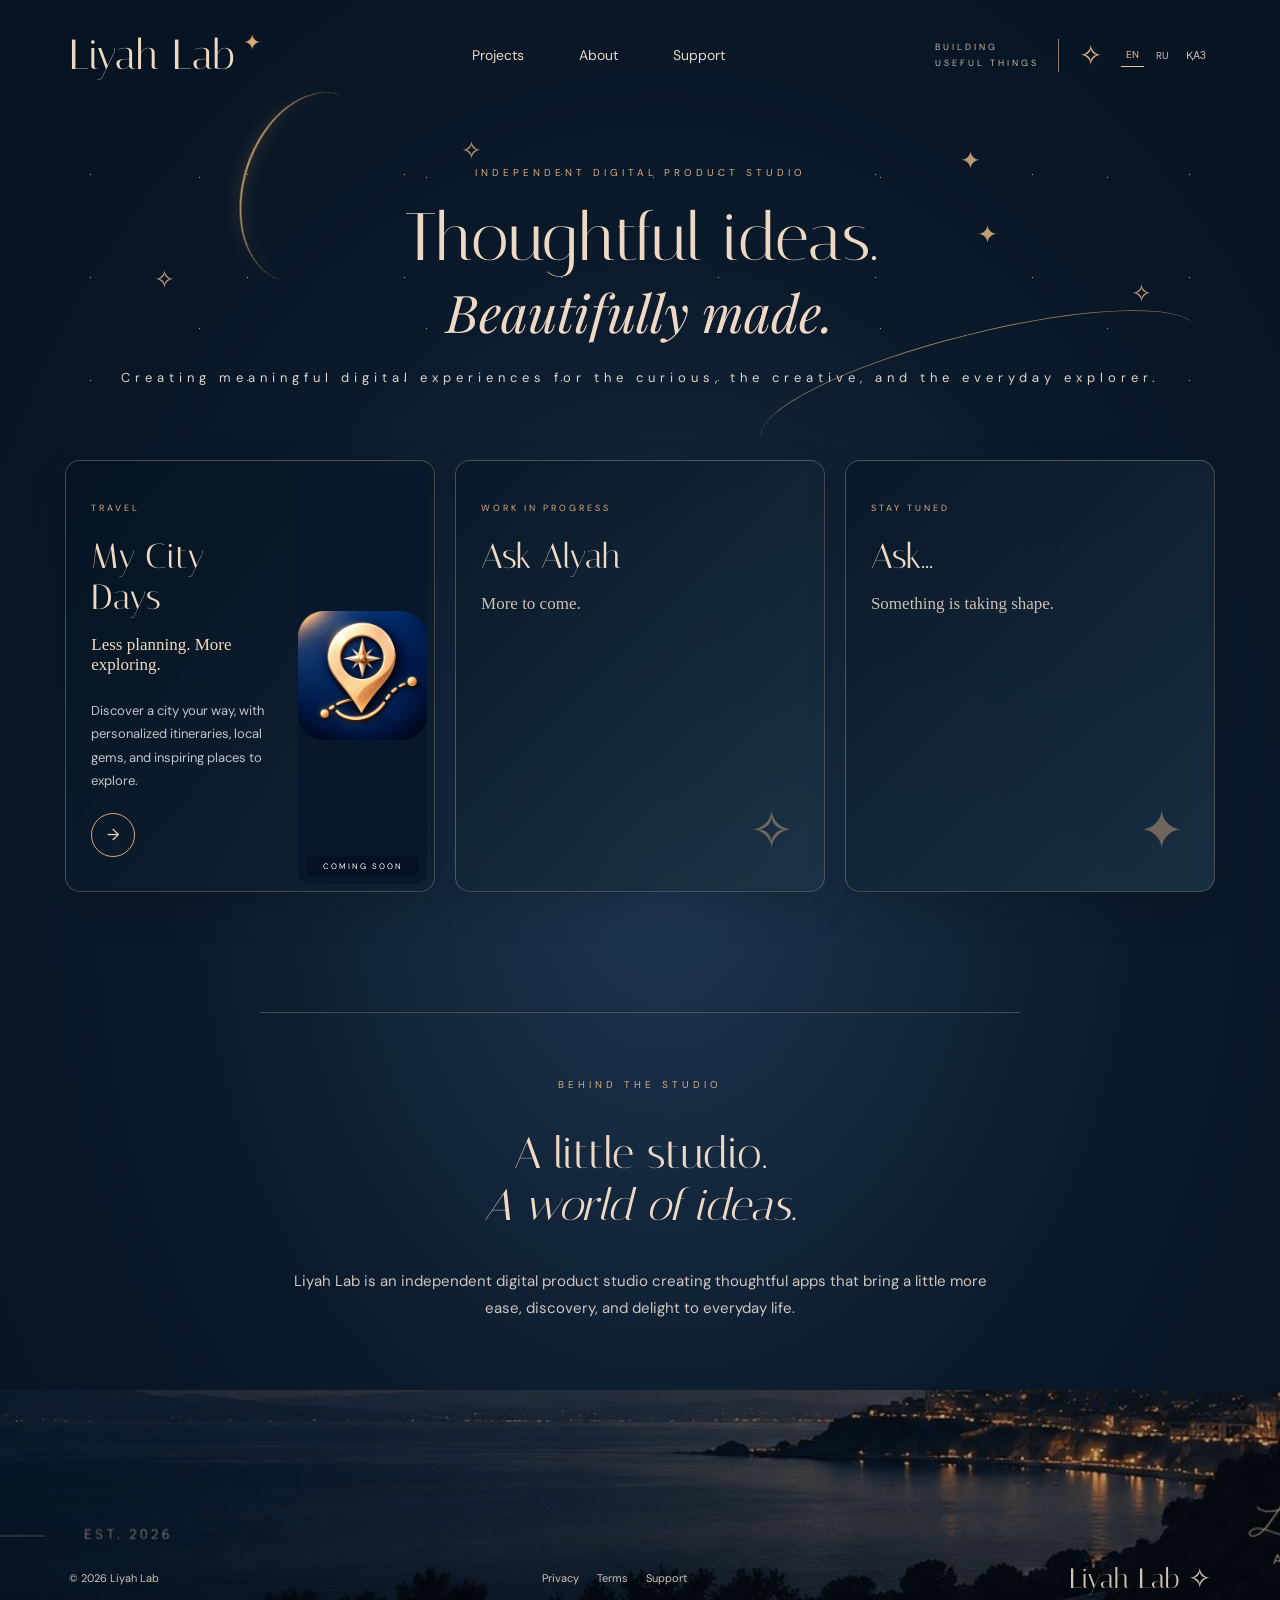
==== commit c08d719a: "Add files via upload" ====
--- a/index.html
+++ b/index.html
@@ -1 +1 @@
-<!doctype html><html lang="en"><head><meta charset="utf-8"><meta name="viewport" content="width=device-width,initial-scale=1"><meta name="theme-color" content="#091727"><meta name="description" content="Liyah Lab — independent digital product studio."><title>Liyah Lab — Digital Product Studio</title><link rel="preconnect" href="https://fonts.googleapis.com"><link rel="preconnect" href="https://fonts.gstatic.com" crossorigin><link href="https://fonts.googleapis.com/css2?family=DM+Sans:wght@400;500;600&family=Italiana&family=Playfair+Display:ital,wght@0,400;1,400&display=swap" rel="stylesheet"><link rel="stylesheet" href="styles.css"><script src="language.js" defer></script></head><body><div class="stage"><header class="site-header"><a href="index.html" class="brand">Liyah Lab<span>✦</span></a><nav><a href="#projects" data-i18n="navProjects">Projects</a><a href="#about" data-i18n="navAbout">About</a><a href="support.html" data-i18n="navSupport">Support</a></nav><div class="header-right"><small>BUILDING<br>USEFUL THINGS</small><i>✧</i><div class="languages"><button data-lang="en" type="button">EN</button><button data-lang="ru" type="button">RU</button><button data-lang="kk" type="button">ҚАЗ</button></div></div></header><main><section class="hero"><div class="sky" aria-hidden="true"><span class="moon"></span><span class="star s1">✧</span><span class="star s2">✦</span><span class="star s3">✧</span><span class="star s4">✦</span><span class="star s5">✧</span><span class="trail"></span></div><div class="hero-copy"><p class="eyebrow" data-i18n="eyebrow">Independent digital product studio</p><h1 data-i18n="heroTitle">Thoughtful ideas.<br><em>Beautifully made.</em></h1><p class="hero-lead" data-i18n="heroLead">Creating meaningful digital experiences for the curious, the creative, and the everyday explorer.</p></div></section><section class="projects" id="projects"><div class="project-grid"><article class="project-card"><div class="project-text"><span class="eyebrow">TRAVEL</span><h2>My City Days</h2><p class="tagline">Less planning. More exploring.</p><p class="desc" data-i18n="myCityDescription">Discover a city your way, with personalized itineraries, local gems, and inspiring places to explore.</p><a class="circle-link" href="#about" aria-label="About My City Days">→</a></div><div class="visual city-visual"><img class="city-app-logo" src="my-city-days-logo.jpg" alt="My City Days official app logo"><span class="visual-caption" data-i18n="comingSoon">Coming soon</span></div></article><article class="project-card secret"><div class="project-text"><span class="eyebrow" data-i18n="workInProgress">Work in progress</span><h2>Ask Alyah</h2><p class="tagline" data-i18n="detailsSoon">More to come.</p><span class="card-spark">✧</span></div></article><article class="project-card secret"><div class="project-text"><span class="eyebrow" data-i18n="stayTuned">Stay tuned</span><h2>Ask...</h2><p class="tagline" data-i18n="somethingComing">Something is taking shape.</p><span class="card-spark">✦</span></div></article></div></section><section id="about" class="about"><p class="eyebrow" data-i18n="aboutEyebrow">Behind the studio</p><h2 data-i18n="aboutTitle">A little studio.<br><em>A world of ideas.</em></h2><p data-i18n="aboutCopy">Liyah Lab is an independent digital product studio creating thoughtful apps that bring a little more ease, discovery, and delight to everyday life.</p></section></main><footer><span>© 2026 Liyah Lab</span><div><a href="privacy.html" data-i18n="privacy">Privacy</a><a href="terms.html" data-i18n="terms">Terms</a><a href="support.html" data-i18n="navSupport">Support</a></div><strong>Liyah Lab ✧</strong></footer></div></body></html>+<!doctype html><html lang="en"><head><meta charset="utf-8"><meta name="viewport" content="width=device-width,initial-scale=1"><meta name="theme-color" content="#091727"><meta name="description" content="Liyah Lab — independent digital product studio."><title>Liyah Lab — Digital Product Studio</title><link rel="preconnect" href="https://fonts.googleapis.com"><link rel="preconnect" href="https://fonts.gstatic.com" crossorigin><link href="https://fonts.googleapis.com/css2?family=DM+Sans:wght@400;500;600&family=Italiana&family=Playfair+Display:ital,wght@0,400;1,400&display=swap" rel="stylesheet"><link rel="stylesheet" href="styles.css"><script src="language.js" defer></script></head><body><div class="stage"><header class="site-header"><a href="index.html" class="brand">Liyah Lab<span>✦</span></a><nav><a href="#projects" data-i18n="navProjects">Projects</a><a href="#about" data-i18n="navAbout">About</a><a href="support.html" data-i18n="navSupport">Support</a></nav><div class="header-right"><small>BUILDING<br>USEFUL THINGS</small><i>✧</i><div class="languages"><button data-lang="en" type="button">EN</button><button data-lang="ru" type="button">RU</button><button data-lang="kk" type="button">ҚАЗ</button></div></div></header><main><section class="hero"><div class="sky" aria-hidden="true"><span class="moon"></span><span class="star s1">✧</span><span class="star s2">✦</span><span class="star s3">✧</span><span class="star s4">✦</span><span class="star s5">✧</span><span class="trail"></span></div><div class="hero-copy"><p class="eyebrow" data-i18n="eyebrow">Independent digital product studio</p><h1 data-i18n="heroTitle">Thoughtful ideas.<br><em>Beautifully made.</em></h1><p class="hero-lead" data-i18n="heroLead">Creating meaningful digital experiences for the curious, the creative, and the everyday explorer.</p></div></section><section class="projects" id="projects"><div class="project-grid"><article class="project-card"><div class="project-text"><span class="eyebrow" data-i18n="travel">Travel</span><h2>My City Days</h2><p class="tagline" data-i18n="myCityTagline">Less planning. More exploring.</p><p class="desc" data-i18n="myCityDescription">Discover a city your way, with personalized itineraries, local gems, and inspiring places to explore.</p><a class="circle-link" href="#about" aria-label="About My City Days">→</a></div><div class="visual city-visual"><img class="city-app-logo" src="my-city-days-logo.png" alt="My City Days official app logo"><span class="visual-caption" data-i18n="comingSoon">Coming soon</span></div></article><article class="project-card secret"><div class="project-text"><span class="eyebrow" data-i18n="workInProgress">Work in progress</span><h2>Ask Alyah</h2><p class="tagline" data-i18n="detailsSoon">More to come.</p><span class="card-spark">✧</span></div></article><article class="project-card secret"><div class="project-text"><span class="eyebrow" data-i18n="stayTuned">Stay tuned</span><h2>Ask...</h2><p class="tagline" data-i18n="somethingComing">Something is taking shape.</p><span class="card-spark">✦</span></div></article></div></section><section id="about" class="about"><p class="eyebrow" data-i18n="aboutEyebrow">Behind the studio</p><h2 data-i18n="aboutTitle">A little studio.<br><em>A world of ideas.</em></h2><p data-i18n="aboutCopy">Liyah Lab is an independent digital product studio creating thoughtful apps that bring a little more ease, discovery, and delight to everyday life.</p></section></main><footer><span>© 2026 Liyah Lab</span><div><a href="privacy.html" data-i18n="privacy">Privacy</a><a href="terms.html" data-i18n="terms">Terms</a><a href="support.html" data-i18n="navSupport">Support</a></div><strong>Liyah Lab ✧</strong></footer></div></body></html>
--- a/styles.css
+++ b/styles.css
@@ -1,2 +1,5 @@
 *{box-sizing:border-box}html{scroll-behavior:smooth}body{margin:0;background:#071422;color:#eedac4;font-family:"DM Sans",sans-serif}a{color:inherit;text-decoration:none}button{font:inherit}.stage{min-height:100vh;background:radial-gradient(ellipse at 52% 54%,#1d3550 0%,#0b1a2b 50%,#061321 90%);position:relative;overflow:hidden}.stage:after{content:"";position:absolute;left:0;right:0;bottom:0;height:240px;background:linear-gradient(0deg,rgba(5,15,26,.25),rgba(5,15,26,.06)),url('ocean.jpg') center bottom/cover no-repeat;pointer-events:none;opacity:.85}.site-header,main,footer{position:relative;z-index:2}.site-header{max-width:1480px;margin:auto;padding:30px 5.4% 10px;display:flex;justify-content:space-between;align-items:center;gap:20px}.brand{font:42px 'Italiana',Georgia,serif;white-space:nowrap}.brand span{color:#d9aa77;font:22px Georgia,serif;vertical-align:top;padding-left:8px}.site-header nav{display:flex;gap:55px}.site-header nav a{font-size:14px;color:#e9d8c8}.header-right{display:flex;align-items:center;gap:19px}.header-right small{font-size:9px;letter-spacing:3px;line-height:1.8;color:#cbb7a7}.header-right i{font:28px Georgia;color:#e5b781;border-left:1px solid #8d7d72;padding-left:20px}.languages{display:flex;gap:7px}.languages button{background:transparent;border:0;color:#cdbfb5;cursor:pointer;font-size:10px;padding:5px}.languages button[aria-pressed=true]{color:#efc58f;border-bottom:1px solid #efc58f}.hero{position:relative;min-height:350px;display:grid;place-items:center;text-align:center;padding:60px 24px 35px}.hero-copy{position:relative;z-index:2}.eyebrow{font-size:10px;letter-spacing:4px;text-transform:uppercase;color:#d8ad81}.hero h1{font:clamp(43px,5.2vw,75px)/1.1 'Italiana',Georgia,serif;margin:22px auto 22px;max-width:950px}.hero h1 em{font-family:'Playfair Display',Georgia,serif;font-size:.78em;font-weight:400}.hero-lead{font-size:13px;letter-spacing:5px;color:#e0d3c9}.sky{position:absolute;inset:0;pointer-events:none;background-image:radial-gradient(#eed5b9 0.7px,transparent 1px),radial-gradient(#dfc6a9 0.6px,transparent 1px);background-size:157px 103px,227px 151px;background-position:12px 33px,86px 12px;opacity:.8}.moon{position:absolute;left:19%;top:0;width:135px;height:195px;border-left:2px solid #e7b779;border-radius:50%;transform:rotate(18deg);filter:drop-shadow(0 0 8px #e9a76b)}.star{position:absolute;color:#e9bd85;font:25px Georgia}.s1{left:12%;top:50%}.s2{left:75%;top:16%}.s3{right:10%;top:54%}.s4{right:22%;top:37%}.s5{left:36%;top:13%}.trail{position:absolute;right:6%;bottom:2%;width:35%;height:100px;border-top:1px solid #bb936f;border-radius:50%;transform:rotate(-14deg)}.projects{max-width:1480px;margin:auto;padding:20px 5.1% 100px}.project-grid{display:grid;grid-template-columns:repeat(3,minmax(0,1fr));gap:20px}.project-card{min-height:325px;border:1px solid rgba(231,202,175,.27);border-radius:15px;background:linear-gradient(130deg,rgba(6,20,33,.94),rgba(15,34,52,.8));display:flex;overflow:hidden;box-shadow:0 15px 40px rgba(0,0,0,.14)}.project-text{padding:34px 25px;flex:1;min-width:0;position:relative}.project-card .eyebrow{letter-spacing:3px;font-size:9px}.project-card h2{font:clamp(27px,2.7vw,42px) 'Italiana',Georgia,serif;margin:20px 0 9px}.tagline{font:17px Georgia,serif;color:#f2dac1}.desc{font-size:13px;line-height:1.8;color:#c3c5ca;margin-top:24px}.circle-link{display:grid;place-items:center;border:1px solid #d9a874;border-radius:50%;width:44px;height:44px;margin-top:20px}.visual{width:35%;margin:7px 7px 7px 0;border-radius:12px;display:flex;flex-direction:column;align-items:center;justify-content:center;background:radial-gradient(circle at 50% 24%,#c99b6d,#365b77 40%,#091b30 84%);text-align:center}.city-monogram{font:32px/1.08 'Italiana',Georgia,serif;color:#f8e3c9;text-shadow:0 2px 12px #071422}.city-monogram span{font-size:20px;letter-spacing:3px}.visual-caption{font-size:8px;text-transform:uppercase;letter-spacing:2px;margin-top:28px}.secret{background:linear-gradient(135deg,rgba(9,24,40,.94),rgba(29,52,71,.8))}.secret .tagline{color:#cdbfb4}.card-spark{position:absolute;bottom:25px;right:30px;font-size:54px;color:#c8a07b;opacity:.5}.about{max-width:760px;margin:20px auto 150px;text-align:center;padding:55px 25px;border-top:1px solid rgba(215,178,140,.28)}.about h2{font:44px 'Italiana',Georgia,serif}.about p:last-child{font-size:15px;line-height:1.8;color:#d0c5bf}footer{max-width:1480px;margin:auto;padding:20px 5.4% 35px;display:flex;justify-content:space-between;align-items:center;gap:20px;color:#d1c3b6;font-size:11px}footer div{display:flex;gap:18px}footer strong{font:28px 'Italiana',Georgia,serif;font-weight:400}a:hover{color:#f4c68d}a:focus-visible,button:focus-visible{outline:2px solid #edbd83;outline-offset:3px}@media(max-width:950px){.site-header nav{gap:18px}.header-right small,.header-right i{display:none}.project-grid{grid-template-columns:1fr}.project-card{min-height:230px}.visual{width:32%}.projects{padding-bottom:40px}.about{margin-bottom:100px}}@media(max-width:620px){.site-header{padding:24px 6%;flex-wrap:wrap}.brand{font-size:35px}.site-header nav{order:3;width:100%;justify-content:center;padding-top:15px}.hero{min-height:320px;padding:55px 20px}.hero h1{font-size:45px}.hero-lead{font-size:11px;letter-spacing:2px;line-height:1.8}.moon{left:7%;width:80px;height:135px}.project-card h2{font-size:34px}.visual{width:34%}.project-text{padding:26px 19px}.about h2{font-size:36px}footer{flex-wrap:wrap}footer strong{display:none}}
 .city-visual{background:#07172c;overflow:hidden;position:relative}.city-app-logo{width:100%;height:100%;object-fit:contain;border-radius:12px}.city-visual .visual-caption{position:absolute;bottom:8px;left:8px;right:8px;margin:0;padding:5px 3px;background:rgba(5,16,31,.78);border-radius:5px;color:#fff}
+
+/* Clean app icon: transparent corners and seamless navy presentation */
+.city-app-logo{display:block;width:100%;height:100%;object-fit:contain;border-radius:0;filter:none}
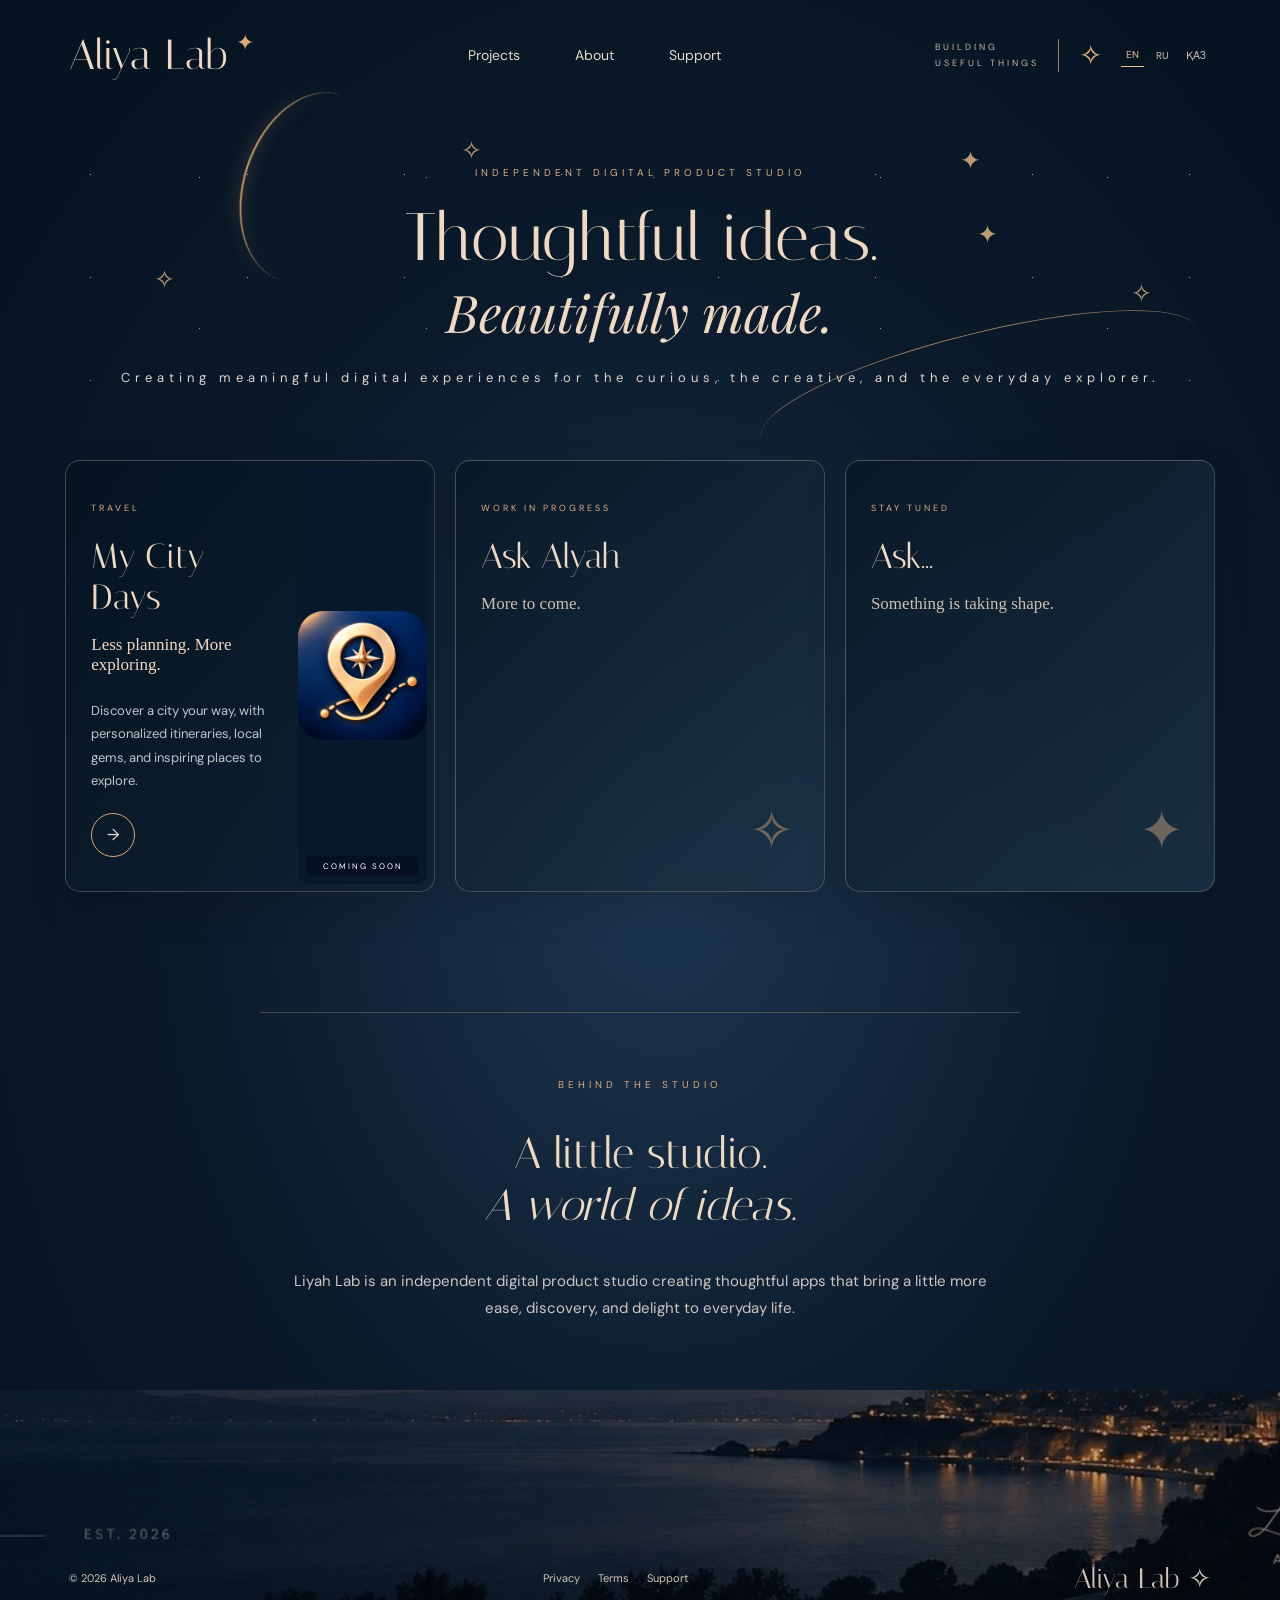
==== commit edb09d58: "Update index.html" ====
--- a/index.html
+++ b/index.html
@@ -1 +1 @@
-<!doctype html><html lang="en"><head><meta charset="utf-8"><meta name="viewport" content="width=device-width,initial-scale=1"><meta name="theme-color" content="#091727"><meta name="description" content="Liyah Lab — independent digital product studio."><title>Liyah Lab — Digital Product Studio</title><link rel="preconnect" href="https://fonts.googleapis.com"><link rel="preconnect" href="https://fonts.gstatic.com" crossorigin><link href="https://fonts.googleapis.com/css2?family=DM+Sans:wght@400;500;600&family=Italiana&family=Playfair+Display:ital,wght@0,400;1,400&display=swap" rel="stylesheet"><link rel="stylesheet" href="styles.css"><script src="language.js" defer></script></head><body><div class="stage"><header class="site-header"><a href="index.html" class="brand">Liyah Lab<span>✦</span></a><nav><a href="#projects" data-i18n="navProjects">Projects</a><a href="#about" data-i18n="navAbout">About</a><a href="support.html" data-i18n="navSupport">Support</a></nav><div class="header-right"><small>BUILDING<br>USEFUL THINGS</small><i>✧</i><div class="languages"><button data-lang="en" type="button">EN</button><button data-lang="ru" type="button">RU</button><button data-lang="kk" type="button">ҚАЗ</button></div></div></header><main><section class="hero"><div class="sky" aria-hidden="true"><span class="moon"></span><span class="star s1">✧</span><span class="star s2">✦</span><span class="star s3">✧</span><span class="star s4">✦</span><span class="star s5">✧</span><span class="trail"></span></div><div class="hero-copy"><p class="eyebrow" data-i18n="eyebrow">Independent digital product studio</p><h1 data-i18n="heroTitle">Thoughtful ideas.<br><em>Beautifully made.</em></h1><p class="hero-lead" data-i18n="heroLead">Creating meaningful digital experiences for the curious, the creative, and the everyday explorer.</p></div></section><section class="projects" id="projects"><div class="project-grid"><article class="project-card"><div class="project-text"><span class="eyebrow" data-i18n="travel">Travel</span><h2>My City Days</h2><p class="tagline" data-i18n="myCityTagline">Less planning. More exploring.</p><p class="desc" data-i18n="myCityDescription">Discover a city your way, with personalized itineraries, local gems, and inspiring places to explore.</p><a class="circle-link" href="#about" aria-label="About My City Days">→</a></div><div class="visual city-visual"><img class="city-app-logo" src="my-city-days-logo.png" alt="My City Days official app logo"><span class="visual-caption" data-i18n="comingSoon">Coming soon</span></div></article><article class="project-card secret"><div class="project-text"><span class="eyebrow" data-i18n="workInProgress">Work in progress</span><h2>Ask Alyah</h2><p class="tagline" data-i18n="detailsSoon">More to come.</p><span class="card-spark">✧</span></div></article><article class="project-card secret"><div class="project-text"><span class="eyebrow" data-i18n="stayTuned">Stay tuned</span><h2>Ask...</h2><p class="tagline" data-i18n="somethingComing">Something is taking shape.</p><span class="card-spark">✦</span></div></article></div></section><section id="about" class="about"><p class="eyebrow" data-i18n="aboutEyebrow">Behind the studio</p><h2 data-i18n="aboutTitle">A little studio.<br><em>A world of ideas.</em></h2><p data-i18n="aboutCopy">Liyah Lab is an independent digital product studio creating thoughtful apps that bring a little more ease, discovery, and delight to everyday life.</p></section></main><footer><span>© 2026 Liyah Lab</span><div><a href="privacy.html" data-i18n="privacy">Privacy</a><a href="terms.html" data-i18n="terms">Terms</a><a href="support.html" data-i18n="navSupport">Support</a></div><strong>Liyah Lab ✧</strong></footer></div></body></html>+<!doctype html><html lang="en"><head><meta charset="utf-8"><meta name="viewport" content="width=device-width,initial-scale=1"><meta name="theme-color" content="#091727"><meta name="description" content="Aliya Lab — independent digital product studio."><title>Aliya Lab — Digital Product Studio</title><link rel="preconnect" href="https://fonts.googleapis.com"><link rel="preconnect" href="https://fonts.gstatic.com" crossorigin><link href="https://fonts.googleapis.com/css2?family=DM+Sans:wght@400;500;600&family=Italiana&family=Playfair+Display:ital,wght@0,400;1,400&display=swap" rel="stylesheet"><link rel="stylesheet" href="styles.css"><script src="language.js" defer></script></head><body><div class="stage"><header class="site-header"><a href="index.html" class="brand">Aliya Lab<span>✦</span></a><nav><a href="#projects" data-i18n="navProjects">Projects</a><a href="#about" data-i18n="navAbout">About</a><a href="support.html" data-i18n="navSupport">Support</a></nav><div class="header-right"><small>BUILDING<br>USEFUL THINGS</small><i>✧</i><div class="languages"><button data-lang="en" type="button">EN</button><button data-lang="ru" type="button">RU</button><button data-lang="kk" type="button">ҚАЗ</button></div></div></header><main><section class="hero"><div class="sky" aria-hidden="true"><span class="moon"></span><span class="star s1">✧</span><span class="star s2">✦</span><span class="star s3">✧</span><span class="star s4">✦</span><span class="star s5">✧</span><span class="trail"></span></div><div class="hero-copy"><p class="eyebrow" data-i18n="eyebrow">Independent digital product studio</p><h1 data-i18n="heroTitle">Thoughtful ideas.<br><em>Beautifully made.</em></h1><p class="hero-lead" data-i18n="heroLead">Creating meaningful digital experiences for the curious, the creative, and the everyday explorer.</p></div></section><section class="projects" id="projects"><div class="project-grid"><article class="project-card"><div class="project-text"><span class="eyebrow" data-i18n="travel">Travel</span><h2>My City Days</h2><p class="tagline" data-i18n="myCityTagline">Less planning. More exploring.</p><p class="desc" data-i18n="myCityDescription">Discover a city your way, with personalized itineraries, local gems, and inspiring places to explore.</p><a class="circle-link" href="#about" aria-label="About My City Days">→</a></div><div class="visual city-visual"><img class="city-app-logo" src="my-city-days-logo.png" alt="My City Days official app logo"><span class="visual-caption" data-i18n="comingSoon">Coming soon</span></div></article><article class="project-card secret"><div class="project-text"><span class="eyebrow" data-i18n="workInProgress">Work in progress</span><h2>Ask Alyah</h2><p class="tagline" data-i18n="detailsSoon">More to come.</p><span class="card-spark">✧</span></div></article><article class="project-card secret"><div class="project-text"><span class="eyebrow" data-i18n="stayTuned">Stay tuned</span><h2>Ask...</h2><p class="tagline" data-i18n="somethingComing">Something is taking shape.</p><span class="card-spark">✦</span></div></article></div></section><section id="about" class="about"><p class="eyebrow" data-i18n="aboutEyebrow">Behind the studio</p><h2 data-i18n="aboutTitle">A little studio.<br><em>A world of ideas.</em></h2><p data-i18n="aboutCopy">Aliya Lab is an independent digital product studio creating thoughtful apps that bring a little more ease, discovery, and delight to everyday life.</p></section></main><footer><span>© 2026 Aliya Lab</span><div><a href="privacy.html" data-i18n="privacy">Privacy</a><a href="terms.html" data-i18n="terms">Terms</a><a href="support.html" data-i18n="navSupport">Support</a></div><strong>Aliya Lab ✧</strong></footer></div></body></html>
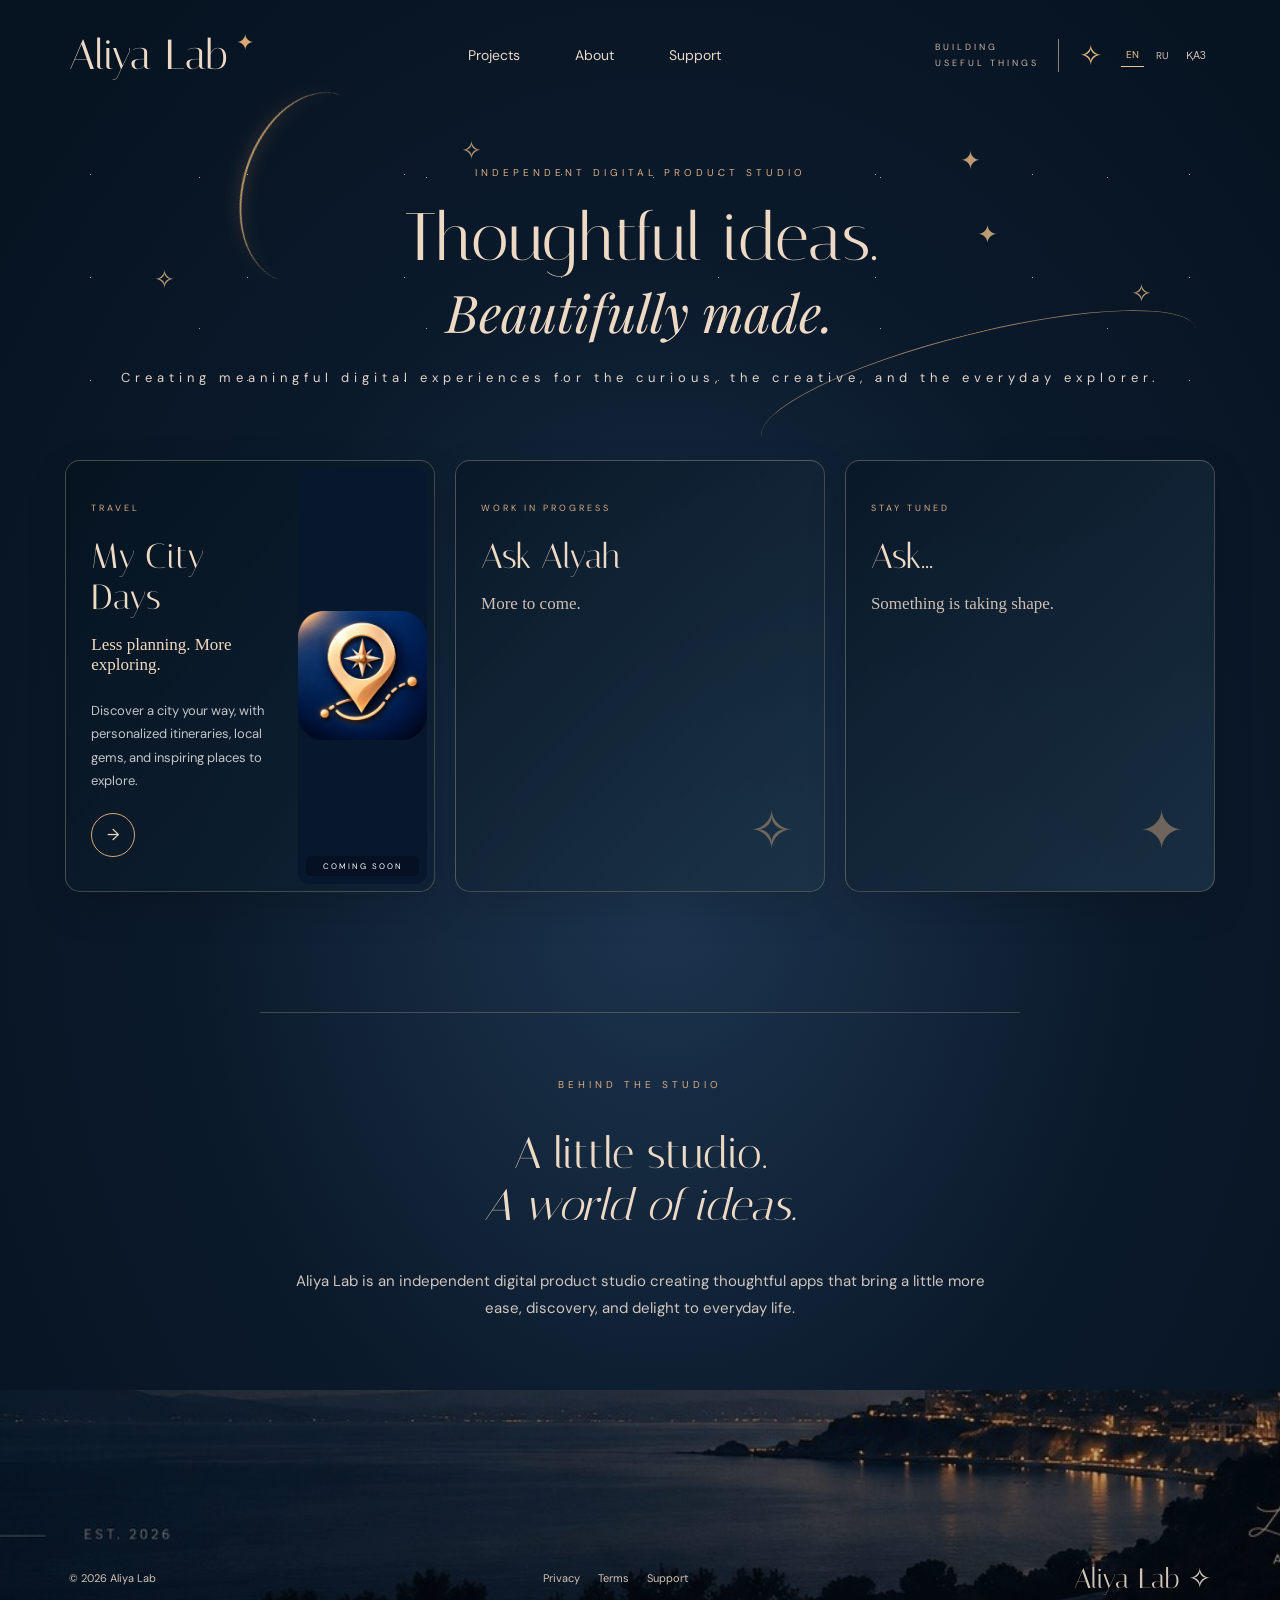
==== commit 8b4fef4e: "Update index.html" ====
--- a/index.html
+++ b/index.html
@@ -1 +1 @@
-<!doctype html><html lang="en"><head><meta charset="utf-8"><meta name="viewport" content="width=device-width,initial-scale=1"><meta name="theme-color" content="#091727"><meta name="description" content="Aliya Lab — independent digital product studio."><title>Aliya Lab — Digital Product Studio</title><link rel="preconnect" href="https://fonts.googleapis.com"><link rel="preconnect" href="https://fonts.gstatic.com" crossorigin><link href="https://fonts.googleapis.com/css2?family=DM+Sans:wght@400;500;600&family=Italiana&family=Playfair+Display:ital,wght@0,400;1,400&display=swap" rel="stylesheet"><link rel="stylesheet" href="styles.css"><script src="language.js" defer></script></head><body><div class="stage"><header class="site-header"><a href="index.html" class="brand">Aliya Lab<span>✦</span></a><nav><a href="#projects" data-i18n="navProjects">Projects</a><a href="#about" data-i18n="navAbout">About</a><a href="support.html" data-i18n="navSupport">Support</a></nav><div class="header-right"><small>BUILDING<br>USEFUL THINGS</small><i>✧</i><div class="languages"><button data-lang="en" type="button">EN</button><button data-lang="ru" type="button">RU</button><button data-lang="kk" type="button">ҚАЗ</button></div></div></header><main><section class="hero"><div class="sky" aria-hidden="true"><span class="moon"></span><span class="star s1">✧</span><span class="star s2">✦</span><span class="star s3">✧</span><span class="star s4">✦</span><span class="star s5">✧</span><span class="trail"></span></div><div class="hero-copy"><p class="eyebrow" data-i18n="eyebrow">Independent digital product studio</p><h1 data-i18n="heroTitle">Thoughtful ideas.<br><em>Beautifully made.</em></h1><p class="hero-lead" data-i18n="heroLead">Creating meaningful digital experiences for the curious, the creative, and the everyday explorer.</p></div></section><section class="projects" id="projects"><div class="project-grid"><article class="project-card"><div class="project-text"><span class="eyebrow" data-i18n="travel">Travel</span><h2>My City Days</h2><p class="tagline" data-i18n="myCityTagline">Less planning. More exploring.</p><p class="desc" data-i18n="myCityDescription">Discover a city your way, with personalized itineraries, local gems, and inspiring places to explore.</p><a class="circle-link" href="#about" aria-label="About My City Days">→</a></div><div class="visual city-visual"><img class="city-app-logo" src="my-city-days-logo.png" alt="My City Days official app logo"><span class="visual-caption" data-i18n="comingSoon">Coming soon</span></div></article><article class="project-card secret"><div class="project-text"><span class="eyebrow" data-i18n="workInProgress">Work in progress</span><h2>Ask Alyah</h2><p class="tagline" data-i18n="detailsSoon">More to come.</p><span class="card-spark">✧</span></div></article><article class="project-card secret"><div class="project-text"><span class="eyebrow" data-i18n="stayTuned">Stay tuned</span><h2>Ask...</h2><p class="tagline" data-i18n="somethingComing">Something is taking shape.</p><span class="card-spark">✦</span></div></article></div></section><section id="about" class="about"><p class="eyebrow" data-i18n="aboutEyebrow">Behind the studio</p><h2 data-i18n="aboutTitle">A little studio.<br><em>A world of ideas.</em></h2><p data-i18n="aboutCopy">Aliya Lab is an independent digital product studio creating thoughtful apps that bring a little more ease, discovery, and delight to everyday life.</p></section></main><footer><span>© 2026 Aliya Lab</span><div><a href="privacy.html" data-i18n="privacy">Privacy</a><a href="terms.html" data-i18n="terms">Terms</a><a href="support.html" data-i18n="navSupport">Support</a></div><strong>Aliya Lab ✧</strong></footer></div></body></html>
+<!doctype html><html lang="en"><head><meta charset="utf-8"><meta name="viewport" content="width=device-width,initial-scale=1"><meta name="theme-color" content="#091727"><meta name="description" content="Aliya Lab — independent digital product studio."><title>Aliya Lab — Digital Product Studio</title><link rel="preconnect" href="https://fonts.googleapis.com"><link rel="preconnect" href="https://fonts.gstatic.com" crossorigin><link href="https://fonts.googleapis.com/css2?family=DM+Sans:wght@400;500;600&family=Italiana&family=Playfair+Display:ital,wght@0,400;1,400&display=swap" rel="stylesheet"><link rel="stylesheet" href="styles.css"><script src="language.js" defer></script></head><body><div class="stage"><header class="site-header"><a href="index.html" class="brand">Aliya Lab<span>✦</span></a><nav><a href="#projects" data-i18n="navProjects">Projects</a><a href="#about" data-i18n="navAbout">About</a><a href="support.html" data-i18n="navSupport">Support</a></nav><div class="header-right"><small>BUILDING<br>USEFUL THINGS</small><i>✧</i><div class="languages"><button data-lang="en" type="button">EN</button><button data-lang="ru" type="button">RU</button><button data-lang="kk" type="button">ҚАЗ</button></div></div></header><main><section class="hero"><div class="sky" aria-hidden="true"><span class="moon"></span><span class="star s1">✧</span><span class="star s2">✦</span><span class="star s3">✧</span><span class="star s4">✦</span><span class="star s5">✧</span><span class="trail"></span></div><div class="hero-copy"><p class="eyebrow" data-i18n="eyebrow">Independent digital product studio</p><h1 data-i18n="heroTitle">Thoughtful ideas.<br><em>Beautifully made.</em></h1><p class="hero-lead" data-i18n="heroLead">Creating meaningful digital experiences for the curious, the creative, and the everyday explorer.</p></div></section><section class="projects" id="projects"><div class="project-grid"><article class="project-card"><div class="project-text"><span class="eyebrow" data-i18n="travel">Travel</span><h2>My City Days</h2><p class="tagline" data-i18n="myCityTagline">Less planning. More exploring.</p><p class="desc" data-i18n="myCityDescription">Discover a city your way, with personalized itineraries, local gems, and inspiring places to explore.</p><a class="circle-link" href="my-city-days.html" aria-label="About My City Days">→</a></div><div class="visual city-visual"><img class="city-app-logo" src="my-city-days-logo.png" alt="My City Days official app logo"><span class="visual-caption" data-i18n="comingSoon">Coming soon</span></div></article><article class="project-card secret"><div class="project-text"><span class="eyebrow" data-i18n="workInProgress">Work in progress</span><h2>Ask Alyah</h2><p class="tagline" data-i18n="detailsSoon">More to come.</p><span class="card-spark">✧</span></div></article><article class="project-card secret"><div class="project-text"><span class="eyebrow" data-i18n="stayTuned">Stay tuned</span><h2>Ask...</h2><p class="tagline" data-i18n="somethingComing">Something is taking shape.</p><span class="card-spark">✦</span></div></article></div></section><section id="about" class="about"><p class="eyebrow" data-i18n="aboutEyebrow">Behind the studio</p><h2 data-i18n="aboutTitle">A little studio.<br><em>A world of ideas.</em></h2><p data-i18n="aboutCopy">Aliya Lab is an independent digital product studio creating thoughtful apps that bring a little more ease, discovery, and delight to everyday life.</p></section></main><footer><span>© 2026 Aliya Lab</span><div><a href="privacy.html" data-i18n="privacy">Privacy</a><a href="terms.html" data-i18n="terms">Terms</a><a href="support.html" data-i18n="navSupport">Support</a></div><strong>Aliya Lab ✧</strong></footer></div></body></html>
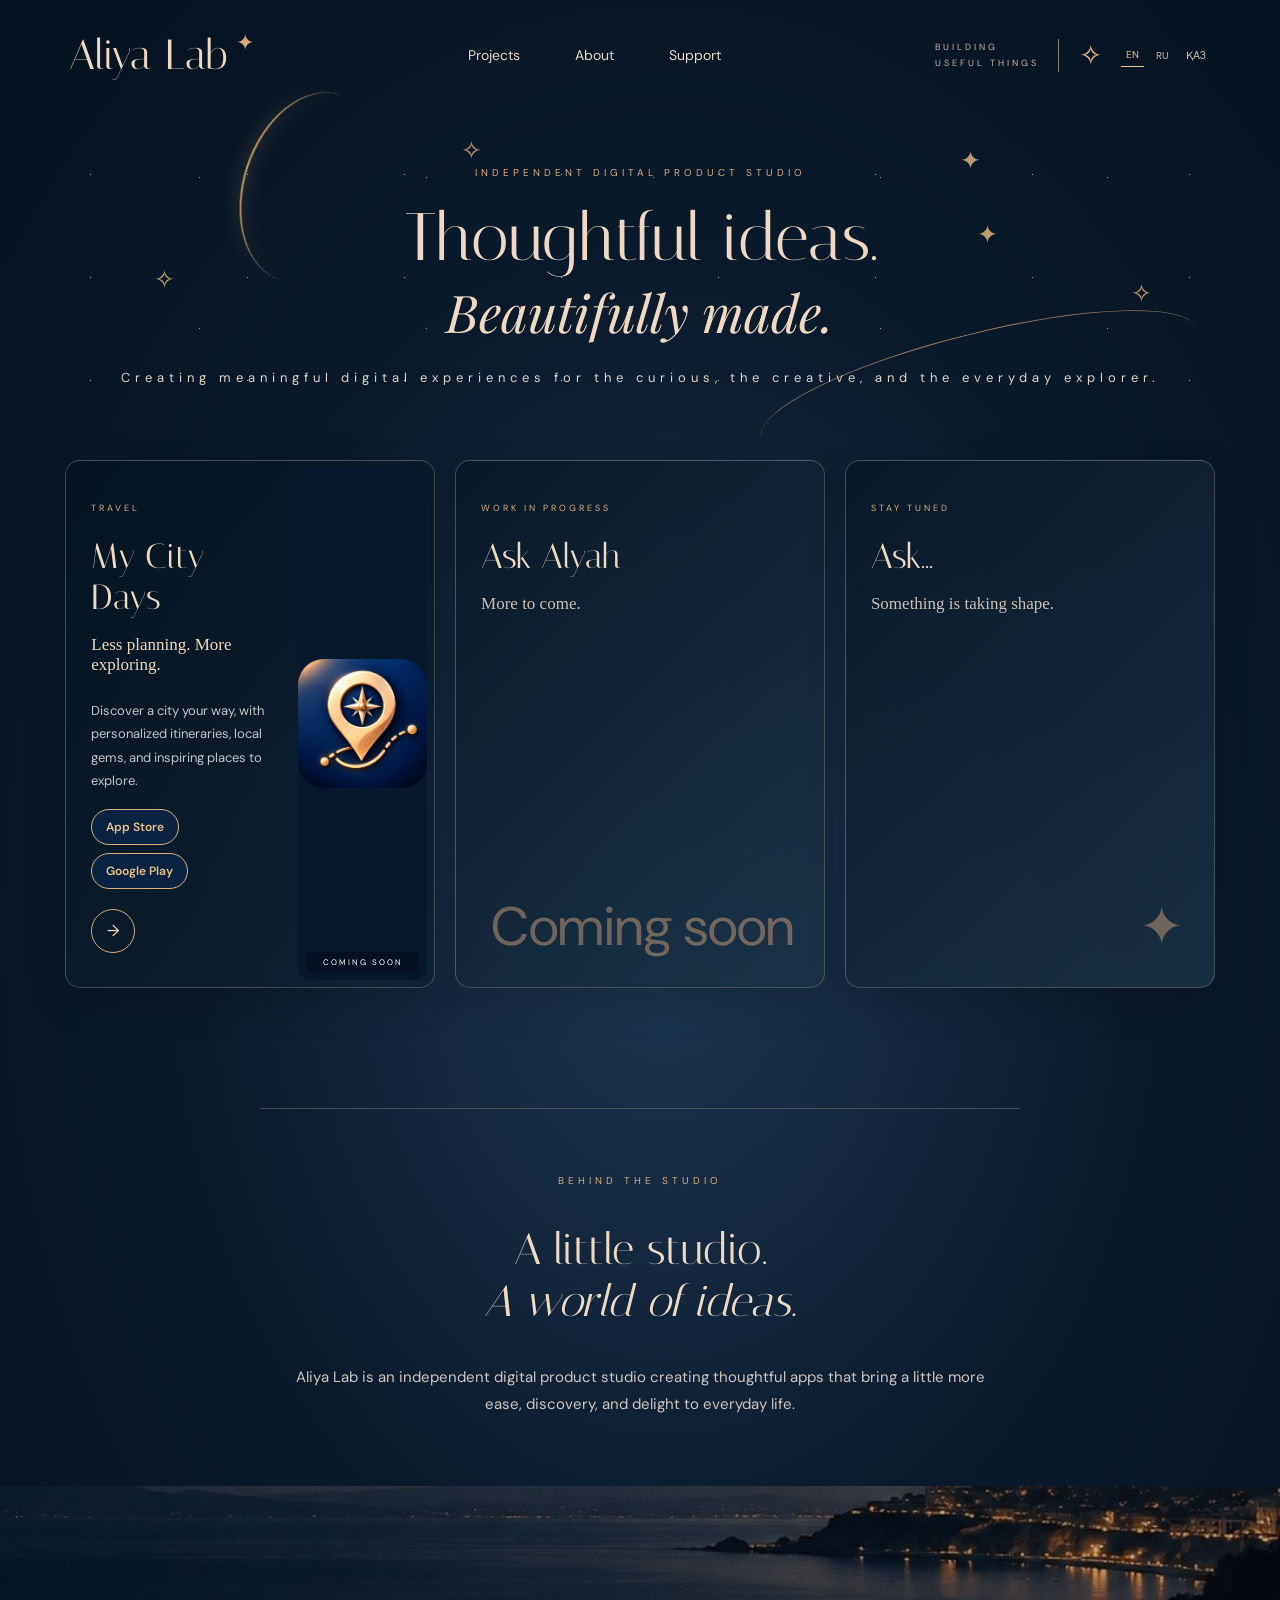
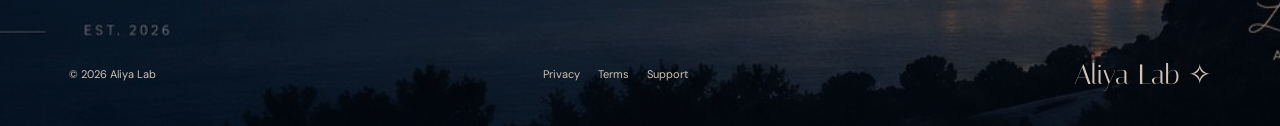
==== commit 601e23b9: "Add My City Days store links and Ask Alyah coming soon" ====
--- a/index.html
+++ b/index.html
@@ -1 +1 @@
-<!doctype html><html lang="en"><head><meta charset="utf-8"><meta name="viewport" content="width=device-width,initial-scale=1"><meta name="theme-color" content="#091727"><meta name="description" content="Aliya Lab — independent digital product studio."><title>Aliya Lab — Digital Product Studio</title><link rel="preconnect" href="https://fonts.googleapis.com"><link rel="preconnect" href="https://fonts.gstatic.com" crossorigin><link href="https://fonts.googleapis.com/css2?family=DM+Sans:wght@400;500;600&family=Italiana&family=Playfair+Display:ital,wght@0,400;1,400&display=swap" rel="stylesheet"><link rel="stylesheet" href="styles.css"><script src="language.js" defer></script></head><body><div class="stage"><header class="site-header"><a href="index.html" class="brand">Aliya Lab<span>✦</span></a><nav><a href="#projects" data-i18n="navProjects">Projects</a><a href="#about" data-i18n="navAbout">About</a><a href="support.html" data-i18n="navSupport">Support</a></nav><div class="header-right"><small>BUILDING<br>USEFUL THINGS</small><i>✧</i><div class="languages"><button data-lang="en" type="button">EN</button><button data-lang="ru" type="button">RU</button><button data-lang="kk" type="button">ҚАЗ</button></div></div></header><main><section class="hero"><div class="sky" aria-hidden="true"><span class="moon"></span><span class="star s1">✧</span><span class="star s2">✦</span><span class="star s3">✧</span><span class="star s4">✦</span><span class="star s5">✧</span><span class="trail"></span></div><div class="hero-copy"><p class="eyebrow" data-i18n="eyebrow">Independent digital product studio</p><h1 data-i18n="heroTitle">Thoughtful ideas.<br><em>Beautifully made.</em></h1><p class="hero-lead" data-i18n="heroLead">Creating meaningful digital experiences for the curious, the creative, and the everyday explorer.</p></div></section><section class="projects" id="projects"><div class="project-grid"><article class="project-card"><div class="project-text"><span class="eyebrow" data-i18n="travel">Travel</span><h2>My City Days</h2><p class="tagline" data-i18n="myCityTagline">Less planning. More exploring.</p><p class="desc" data-i18n="myCityDescription">Discover a city your way, with personalized itineraries, local gems, and inspiring places to explore.</p><a class="circle-link" href="my-city-days.html" aria-label="About My City Days">→</a></div><div class="visual city-visual"><img class="city-app-logo" src="my-city-days-logo.png" alt="My City Days official app logo"><span class="visual-caption" data-i18n="comingSoon">Coming soon</span></div></article><article class="project-card secret"><div class="project-text"><span class="eyebrow" data-i18n="workInProgress">Work in progress</span><h2>Ask Alyah</h2><p class="tagline" data-i18n="detailsSoon">More to come.</p><span class="card-spark">✧</span></div></article><article class="project-card secret"><div class="project-text"><span class="eyebrow" data-i18n="stayTuned">Stay tuned</span><h2>Ask...</h2><p class="tagline" data-i18n="somethingComing">Something is taking shape.</p><span class="card-spark">✦</span></div></article></div></section><section id="about" class="about"><p class="eyebrow" data-i18n="aboutEyebrow">Behind the studio</p><h2 data-i18n="aboutTitle">A little studio.<br><em>A world of ideas.</em></h2><p data-i18n="aboutCopy">Aliya Lab is an independent digital product studio creating thoughtful apps that bring a little more ease, discovery, and delight to everyday life.</p></section></main><footer><span>© 2026 Aliya Lab</span><div><a href="privacy.html" data-i18n="privacy">Privacy</a><a href="terms.html" data-i18n="terms">Terms</a><a href="support.html" data-i18n="navSupport">Support</a></div><strong>Aliya Lab ✧</strong></footer></div></body></html>
+<!doctype html><html lang="en"><head><meta charset="utf-8"><meta name="viewport" content="width=device-width,initial-scale=1"><meta name="theme-color" content="#091727"><meta name="description" content="Aliya Lab — independent digital product studio."><title>Aliya Lab — Digital Product Studio</title><link rel="preconnect" href="https://fonts.googleapis.com"><link rel="preconnect" href="https://fonts.gstatic.com" crossorigin><link href="https://fonts.googleapis.com/css2?family=DM+Sans:wght@400;500;600&family=Italiana&family=Playfair+Display:ital,wght@0,400;1,400&display=swap" rel="stylesheet"><link rel="stylesheet" href="styles.css"><script src="language.js" defer></script><style>.store-actions{display:flex;flex-wrap:wrap;gap:8px;margin:16px 0}.store-action{display:inline-block;padding:9px 14px;border:1px solid #d8b47d;border-radius:22px;color:#e8c18b;background:#0b2340;text-decoration:none;font:600 12px 'DM Sans',sans-serif}.store-action:hover{background:#1a3858}</style></head><body><div class="stage"><header class="site-header"><a href="index.html" class="brand">Aliya Lab<span>✦</span></a><nav><a href="#projects" data-i18n="navProjects">Projects</a><a href="#about" data-i18n="navAbout">About</a><a href="support.html" data-i18n="navSupport">Support</a></nav><div class="header-right"><small>BUILDING<br>USEFUL THINGS</small><i>✧</i><div class="languages"><button data-lang="en" type="button">EN</button><button data-lang="ru" type="button">RU</button><button data-lang="kk" type="button">ҚАЗ</button></div></div></header><main><section class="hero"><div class="sky" aria-hidden="true"><span class="moon"></span><span class="star s1">✧</span><span class="star s2">✦</span><span class="star s3">✧</span><span class="star s4">✦</span><span class="star s5">✧</span><span class="trail"></span></div><div class="hero-copy"><p class="eyebrow" data-i18n="eyebrow">Independent digital product studio</p><h1 data-i18n="heroTitle">Thoughtful ideas.<br><em>Beautifully made.</em></h1><p class="hero-lead" data-i18n="heroLead">Creating meaningful digital experiences for the curious, the creative, and the everyday explorer.</p></div></section><section class="projects" id="projects"><div class="project-grid"><article class="project-card"><div class="project-text"><span class="eyebrow" data-i18n="travel">Travel</span><h2>My City Days</h2><p class="tagline" data-i18n="myCityTagline">Less planning. More exploring.</p><p class="desc" data-i18n="myCityDescription">Discover a city your way, with personalized itineraries, local gems, and inspiring places to explore.</p><div class="store-actions"><a class="store-action" href="https://apps.apple.com/us/app/my-city-days/id6815060549" target="_blank" rel="noopener noreferrer">App Store</a><a class="store-action" href="https://play.google.com/store/apps/details?id=com.mycitydays.app" target="_blank" rel="noopener noreferrer">Google Play</a></div><a class="circle-link" href="my-city-days.html" aria-label="About My City Days">→</a></div><div class="visual city-visual"><img class="city-app-logo" src="my-city-days-logo.png" alt="My City Days official app logo"><span class="visual-caption" data-i18n="comingSoon">Available now</span></div></article><article class="project-card secret"><div class="project-text"><span class="eyebrow" data-i18n="workInProgress">Work in progress</span><h2>Ask Alyah</h2><p class="tagline" data-i18n="detailsSoon">More to come.</p><span class="card-spark" data-i18n="askComingSoon">Coming soon</span></div></article><article class="project-card secret"><div class="project-text"><span class="eyebrow" data-i18n="stayTuned">Stay tuned</span><h2>Ask...</h2><p class="tagline" data-i18n="somethingComing">Something is taking shape.</p><span class="card-spark">✦</span></div></article></div></section><section id="about" class="about"><p class="eyebrow" data-i18n="aboutEyebrow">Behind the studio</p><h2 data-i18n="aboutTitle">A little studio.<br><em>A world of ideas.</em></h2><p data-i18n="aboutCopy">Aliya Lab is an independent digital product studio creating thoughtful apps that bring a little more ease, discovery, and delight to everyday life.</p></section></main><footer><span>© 2026 Aliya Lab</span><div><a href="privacy.html" data-i18n="privacy">Privacy</a><a href="terms.html" data-i18n="terms">Terms</a><a href="support.html" data-i18n="navSupport">Support</a></div><strong>Aliya Lab ✧</strong></footer></div></body></html>
